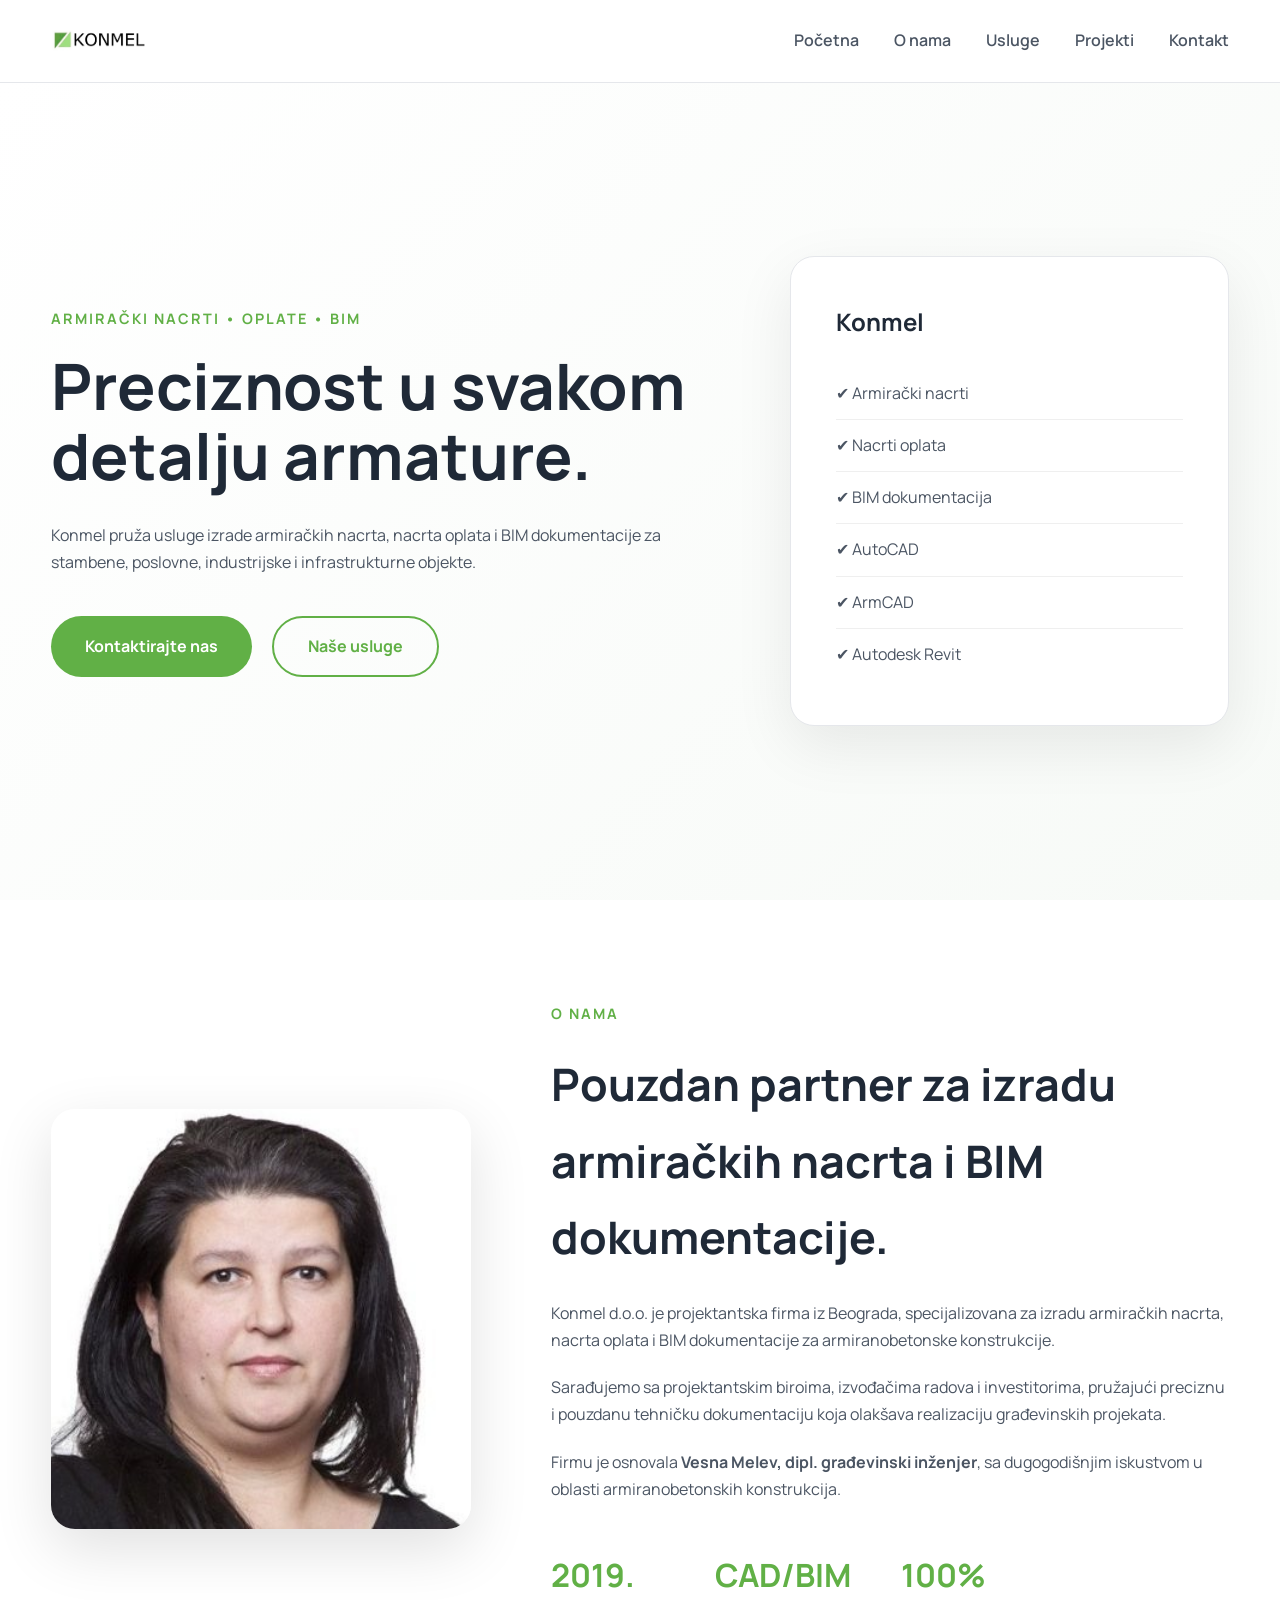
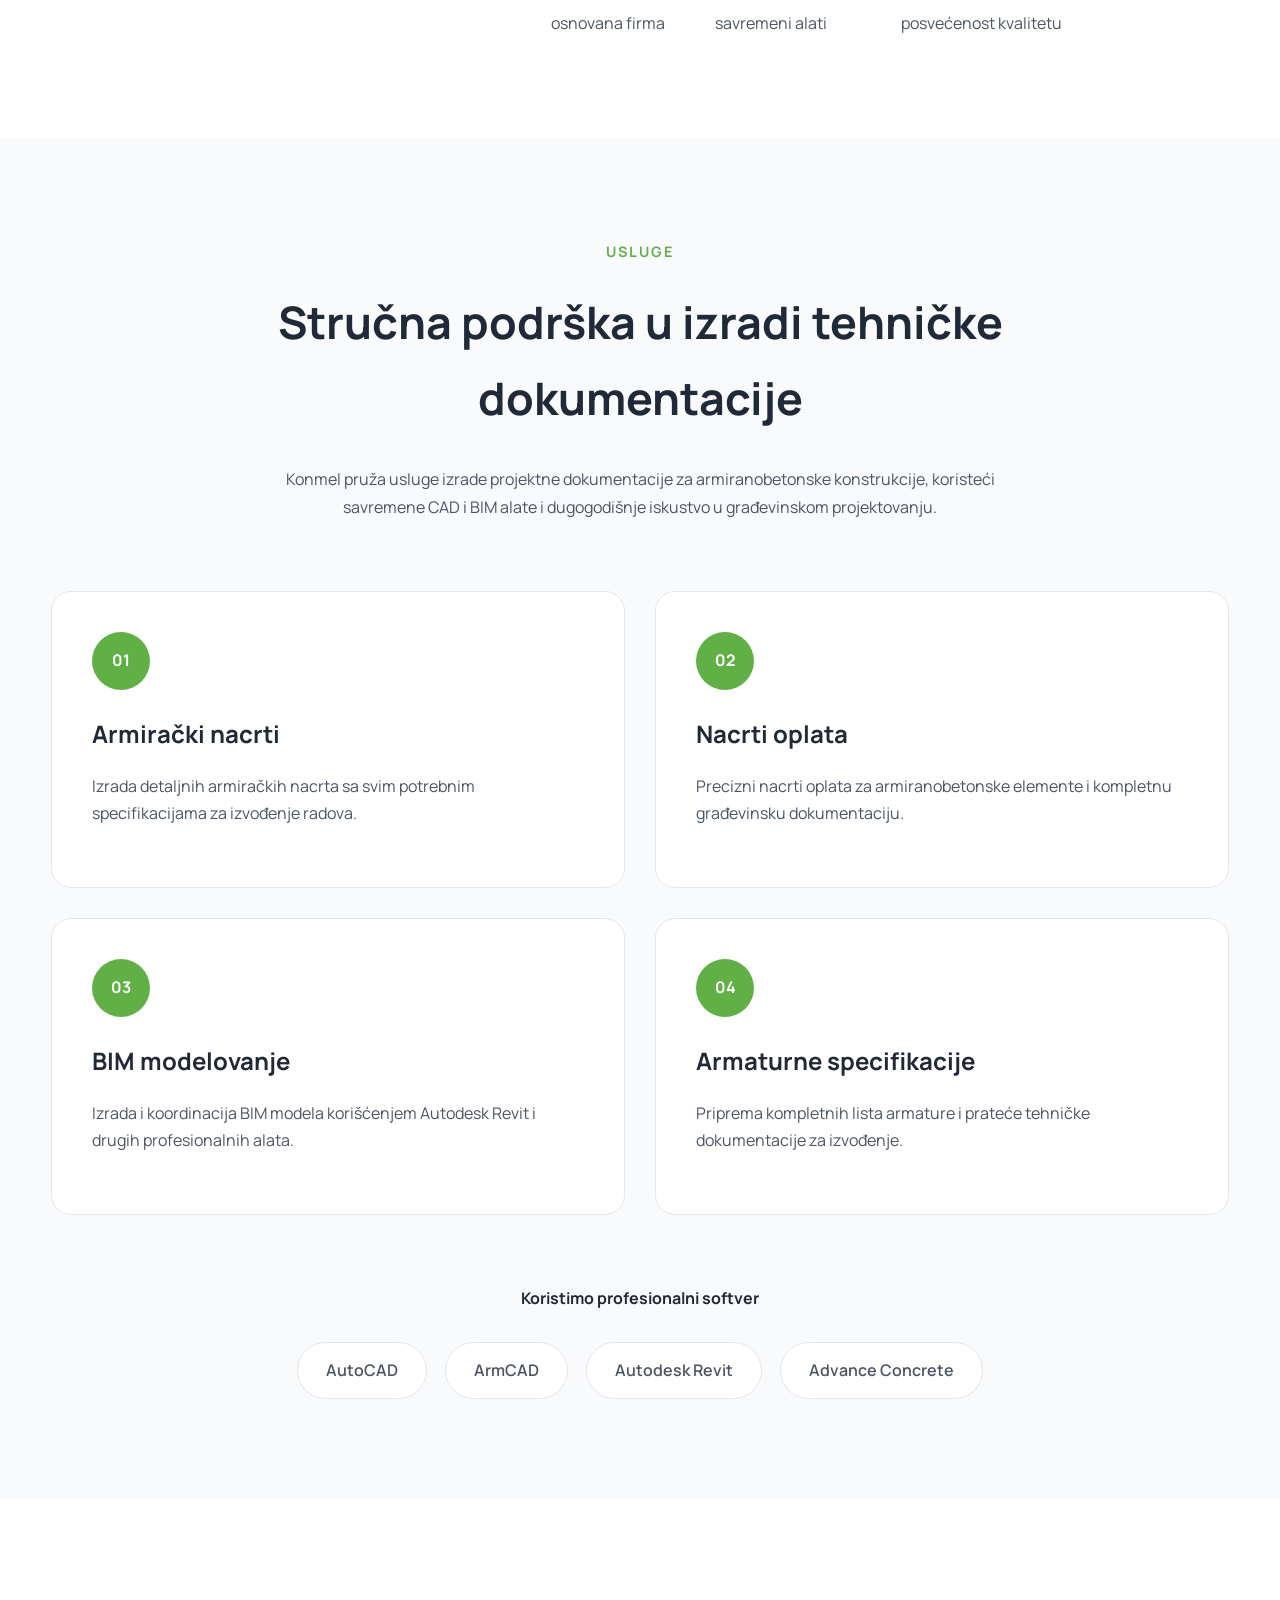
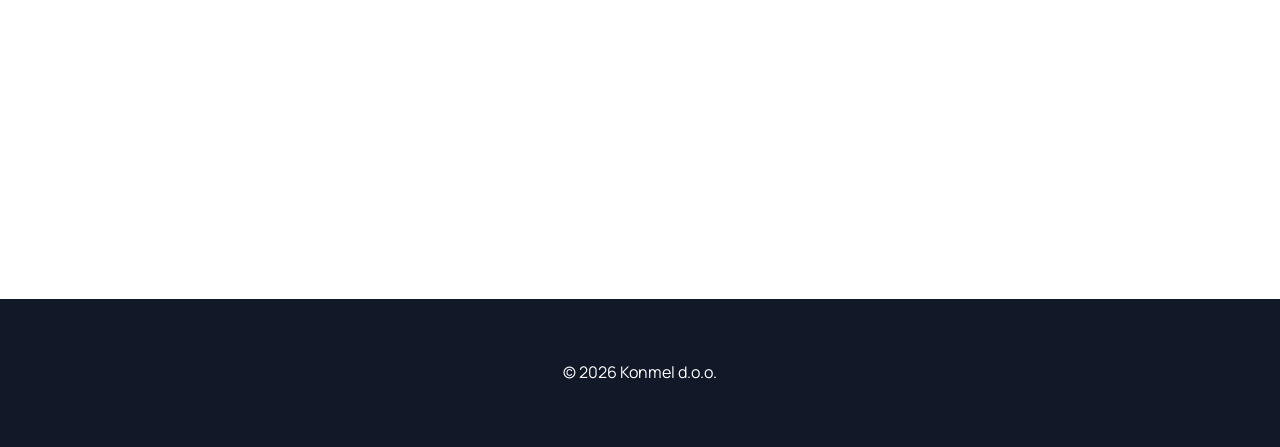
==== index.html @ 1f3dd66b "2" ====
<!DOCTYPE html>
<html lang="sr">

<head>

    <meta charset="UTF-8">
    <meta name="viewport" content="width=device-width, initial-scale=1.0">

    <title>Konmel | Armirački nacrti i BIM dokumentacija</title>

    <meta name="description"
          content="Konmel d.o.o. iz Beograda pruža usluge izrade armiračkih nacrta, nacrta oplata i BIM dokumentacije.">

    <meta name="theme-color" content="#61B046">

    <link rel="icon" href="favicon.ico">

    <link rel="preconnect" href="https://fonts.googleapis.com">

    <link rel="preconnect"
          href="https://fonts.gstatic.com"
          crossorigin>

    <link href="https://fonts.googleapis.com/css2?family=Manrope:wght@300;400;500;600;700;800&display=swap"
          rel="stylesheet">

    <link rel="stylesheet"
          href="assets/css/style.css">

</head>

<body>

<header>

    <div class="container">

        <a href="#" class="logo">

            <img src="assets/images/logo.png"
                 alt="Konmel">

        </a>

        <nav>

            <ul>

                <li><a href="#">Početna</a></li>
                <li><a href="#about">O nama</a></li>
                <li><a href="#services">Usluge</a></li>
                <li><a href="#projects">Projekti</a></li>
                <li><a href="#contact">Kontakt</a></li>

            </ul>

        </nav>

    </div>

</header>

<main>

<section class="hero">

<div class="container hero-grid">

<div class="hero-text">

<span class="eyebrow">

ARMIRAČKI NACRTI • OPLATE • BIM

</span>

<h1>

Preciznost u svakom detalju armature.

</h1>

<p>

Konmel pruža usluge izrade armiračkih nacrta,
nacrta oplata i BIM dokumentacije za
stambene, poslovne, industrijske
i infrastrukturne objekte.

</p>

<div class="hero-buttons">

<a href="#contact" class="btn btn-primary">

Kontaktirajte nas

</a>

<a href="#services" class="btn btn-secondary">

Naše usluge

</a>

</div>

</div>

<div class="hero-card">

<h3>

Konmel

</h3>

<ul>

<li>✔ Armirački nacrti</li>
<li>✔ Nacrti oplata</li>
<li>✔ BIM dokumentacija</li>
<li>✔ AutoCAD</li>
<li>✔ ArmCAD</li>
<li>✔ Autodesk Revit</li>

</ul>

</div>

</div>

</section>

<!-- Sledeće sekcije dolaze u narednim commit-ovima -->

<section id="about" class="about">

    <div class="container">

        <div class="about-grid">

            <div class="about-photo">

                <img
                    src="assets/images/vesna.jpg"
                    alt="Vesna Melev">

            </div>

            <div class="about-content">

                <span class="section-tag">

                    O NAMA

                </span>

                <h2>

                    Pouzdan partner za izradu armiračkih nacrta i BIM dokumentacije.

                </h2>

                <p>

                    Konmel d.o.o. je projektantska firma iz Beograda,
                    specijalizovana za izradu armiračkih nacrta,
                    nacrta oplata i BIM dokumentacije za
                    armiranobetonske konstrukcije.

                </p>

                <p>

                    Sarađujemo sa projektantskim biroima,
                    izvođačima radova i investitorima,
                    pružajući preciznu i pouzdanu tehničku
                    dokumentaciju koja olakšava realizaciju
                    građevinskih projekata.

                </p>

                <p>

                    Firmu je osnovala
                    <strong>Vesna Melev,
                    dipl. građevinski inženjer</strong>,
                    sa dugogodišnjim iskustvom u oblasti
                    armiranobetonskih konstrukcija.

                </p>

                <div class="about-info">

                    <div>

                        <h3>2019.</h3>

                        <span>osnovana firma</span>

                    </div>

                    <div>

                        <h3>CAD/BIM</h3>

                        <span>savremeni alati</span>

                    </div>

                    <div>

                        <h3>100%</h3>

                        <span>posvećenost kvalitetu</span>

                    </div>

                </div>

            </div>

        </div>

    </div>

</section>

<section id="services" class="services">

    <div class="container">

        <div class="section-header">

            <span class="section-tag">
                USLUGE
            </span>

            <h2>
                Stručna podrška u izradi tehničke dokumentacije
            </h2>

            <p>
                Konmel pruža usluge izrade projektne dokumentacije za armiranobetonske
                konstrukcije, koristeći savremene CAD i BIM alate i dugogodišnje
                iskustvo u građevinskom projektovanju.
            </p>

        </div>

        <div class="services-grid">

            <article class="service-card">

                <div class="service-number">01</div>

                <h3>Armirački nacrti</h3>

                <p>
                    Izrada detaljnih armiračkih nacrta sa svim potrebnim
                    specifikacijama za izvođenje radova.
                </p>

            </article>

            <article class="service-card">

                <div class="service-number">02</div>

                <h3>Nacrti oplata</h3>

                <p>
                    Precizni nacrti oplata za armiranobetonske elemente
                    i kompletnu građevinsku dokumentaciju.
                </p>

            </article>

            <article class="service-card">

                <div class="service-number">03</div>

                <h3>BIM modelovanje</h3>

                <p>
                    Izrada i koordinacija BIM modela korišćenjem
                    Autodesk Revit i drugih profesionalnih alata.
                </p>

            </article>

            <article class="service-card">

                <div class="service-number">04</div>

                <h3>Armaturne specifikacije</h3>

                <p>
                    Priprema kompletnih lista armature i prateće
                    tehničke dokumentacije za izvođenje.
                </p>

            </article>

        </div>

        <div class="software">

            <span>Koristimo profesionalni softver</span>

            <div class="software-list">

                <div>AutoCAD</div>

                <div>ArmCAD</div>

                <div>Autodesk Revit</div>

                <div>Advance Concrete</div>

            </div>

        </div>

    </div>

</section>

<section id="projects"></section>

<section id="contact"></section>

</main>

<footer>

<div class="container">

<p>

© 2026 Konmel d.o.o.

</p>

</div>

</footer>

<script src="assets/js/app.js"></script>

<script src="assets/js/language.js"></script>

</body>

</html>
---- assets/css/style.css ----
/* ==========================================================
   KONMEL WEBSITE
   Version: 1.0
   Author: Aleksandar Melev & OpenAI
========================================================== */


/* ==========================================================
   RESET
========================================================== */

*,
*::before,
*::after{
    margin:0;
    padding:0;
    box-sizing:border-box;
}


/* ==========================================================
   ROOT
========================================================== */

:root{

    --primary:#61B046;
    --primary-dark:#3C8D2F;

    --secondary:#1F2937;

    --text:#4B5563;

    --light:#F8FAFC;

    --white:#FFFFFF;

    --border:#E5E7EB;

    --container:1200px;

    --radius:18px;

    --transition:.30s ease;

}


/* ==========================================================
   HTML
========================================================== */

html{

    scroll-behavior:smooth;

}


/* ==========================================================
   BODY
========================================================== */

body{

    font-family:"Manrope",sans-serif;

    background:var(--white);

    color:var(--text);

    line-height:1.7;

}


/* ==========================================================
   IMAGES
========================================================== */

img{

    display:block;

    max-width:100%;

}


/* ==========================================================
   LINKS
========================================================== */

a{

    color:inherit;

    text-decoration:none;

}


/* ==========================================================
   LIST
========================================================== */

ul{

    list-style:none;

}


/* ==========================================================
   CONTAINER
========================================================== */

.container{

    width:min(92%,var(--container));

    margin:auto;

}


/* ==========================================================
   SECTIONS
========================================================== */

section{

    padding:100px 0;

}


/* ==========================================================
   TYPOGRAPHY
========================================================== */

h1{

    font-size:4rem;

    line-height:1.1;

    color:var(--secondary);

    margin-bottom:30px;

}

h2{

    font-size:2.8rem;

    color:var(--secondary);

    margin-bottom:30px;

}

h3{

    font-size:1.5rem;

    color:var(--secondary);

}

p{

    margin-bottom:20px;

}


/* ==========================================================
   BUTTONS
========================================================== */

.btn{

    display:inline-flex;

    align-items:center;

    justify-content:center;

    padding:15px 34px;

    border-radius:999px;

    font-weight:700;

    transition:var(--transition);

    cursor:pointer;

}

.btn-primary{

    background:var(--primary);

    color:white;

}

.btn-primary:hover{

    background:var(--primary-dark);

}

.btn-secondary{

    border:2px solid var(--primary);

    color:var(--primary);

}

.btn-secondary:hover{

    background:var(--primary);

    color:white;

}


/* ==========================================================
   HEADER
========================================================== */

header{

    position:fixed;

    top:0;

    left:0;

    width:100%;

    background:white;

    border-bottom:1px solid var(--border);

    z-index:1000;

}

header .container{

    display:flex;

    justify-content:space-between;

    align-items:center;

    height:82px;

}


/* ==========================================================
   MAIN
========================================================== */

main{

    padding-top:82px;

}


/* ==========================================================
   FOOTER
========================================================== */

footer{

    padding:60px 0;

    background:#111827;

    color:white;

}


/* ==========================================================
   RESPONSIVE
========================================================== */

@media(max-width:900px){

    h1{

        font-size:3rem;

    }

    h2{

        font-size:2.2rem;

    }

.about-grid{

    grid-template-columns:1fr;

    text-align:center;

}

.about-info{

    justify-content:center;

    flex-wrap:wrap;

}

.about-photo{

    max-width:380px;

    margin:auto;

}

.services-grid{

    grid-template-columns:1fr;

}

}


@media(max-width:600px){

    section{

        padding:70px 0;

    }

    h1{

        font-size:2.4rem;

    }

    h2{

        font-size:1.9rem;

    }

}


/* ==========================================================
   NAVIGATION
========================================================== */

nav ul{

    display:flex;
    gap:35px;
    align-items:center;

}

nav a{

    font-weight:600;
    transition:var(--transition);

}

nav a:hover{

    color:var(--primary);

}

.logo img{

    height:46px;

}


/* ==========================================================
   HERO
========================================================== */

.hero{

    min-height:calc(100vh - 82px);

    display:flex;

    align-items:center;

    background:
        linear-gradient(135deg,#ffffff 0%,#f7faf7 100%);

}

.hero-grid{

    display:grid;

    grid-template-columns:1.2fr .8fr;

    gap:80px;

    align-items:center;

}

.eyebrow{

    display:inline-block;

    margin-bottom:20px;

    color:var(--primary);

    font-weight:700;

    letter-spacing:2px;

    font-size:.9rem;

}

.hero p{

    max-width:650px;

    margin-bottom:40px;

}

.hero-buttons{

    display:flex;

    gap:20px;

    flex-wrap:wrap;

}

.hero-card{

    padding:45px;

    background:white;

    border-radius:24px;

    border:1px solid var(--border);

    box-shadow:0 20px 60px rgba(0,0,0,.08);

}

.hero-card h3{

    margin-bottom:25px;

}

.hero-card li{

    padding:12px 0;

    border-bottom:1px solid #efefef;

}

.hero-card li:last-child{

    border:none;

}


/* ==========================================================
   FOOTER
========================================================== */

footer p{

    margin:0;

    text-align:center;

}


/* ==========================================================
   RESPONSIVE
========================================================== */

@media(max-width:900px){

.hero-grid{

grid-template-columns:1fr;

}

nav{

display:none;

}

.hero{

text-align:center;

}

.hero p{

margin-left:auto;
margin-right:auto;

}

.hero-buttons{

justify-content:center;

}

}

/* ==========================================================
   ABOUT
========================================================== */

.about{

    background:#ffffff;

}

.about-grid{

    display:grid;

    grid-template-columns:420px 1fr;

    gap:80px;

    align-items:center;

}

.about-photo img{

    width:100%;

    border-radius:24px;

    box-shadow:0 20px 60px rgba(0,0,0,.12);

}

.section-tag{

    display:inline-block;

    margin-bottom:20px;

    color:var(--primary);

    font-weight:700;

    letter-spacing:2px;

    font-size:.9rem;

}

.about-content h2{

    margin-bottom:25px;

}

.about-info{

    display:flex;

    gap:50px;

    margin-top:45px;

}

.about-info h3{

    color:var(--primary);

    font-size:2rem;

    margin-bottom:8px;

}

.about-info span{

    color:var(--text);

}

/* ==========================================================
   SERVICES
========================================================== */

.services{

    background:#f8fafc;

}

.section-header{

    text-align:center;

    max-width:760px;

    margin:0 auto 70px;

}

.services-grid{

    display:grid;

    grid-template-columns:repeat(2,1fr);

    gap:30px;

}

.service-card{

    background:#fff;

    padding:40px;

    border-radius:20px;

    border:1px solid var(--border);

    transition:all .3s ease;

}

.service-card:hover{

    transform:translateY(-8px);

    box-shadow:0 20px 40px rgba(0,0,0,.08);

}

.service-number{

    width:58px;

    height:58px;

    border-radius:50%;

    background:var(--primary);

    color:#fff;

    display:flex;

    align-items:center;

    justify-content:center;

    font-weight:700;

    margin-bottom:24px;

}

.service-card h3{

    margin-bottom:18px;

}

.software{

    margin-top:70px;

    text-align:center;

}

.software span{

    display:block;

    margin-bottom:30px;

    font-weight:700;

    color:var(--secondary);

}

.software-list{

    display:flex;

    flex-wrap:wrap;

    justify-content:center;

    gap:18px;

}

.software-list div{

    padding:14px 28px;

    border:1px solid var(--border);

    border-radius:999px;

    background:#fff;

    font-weight:600;

}
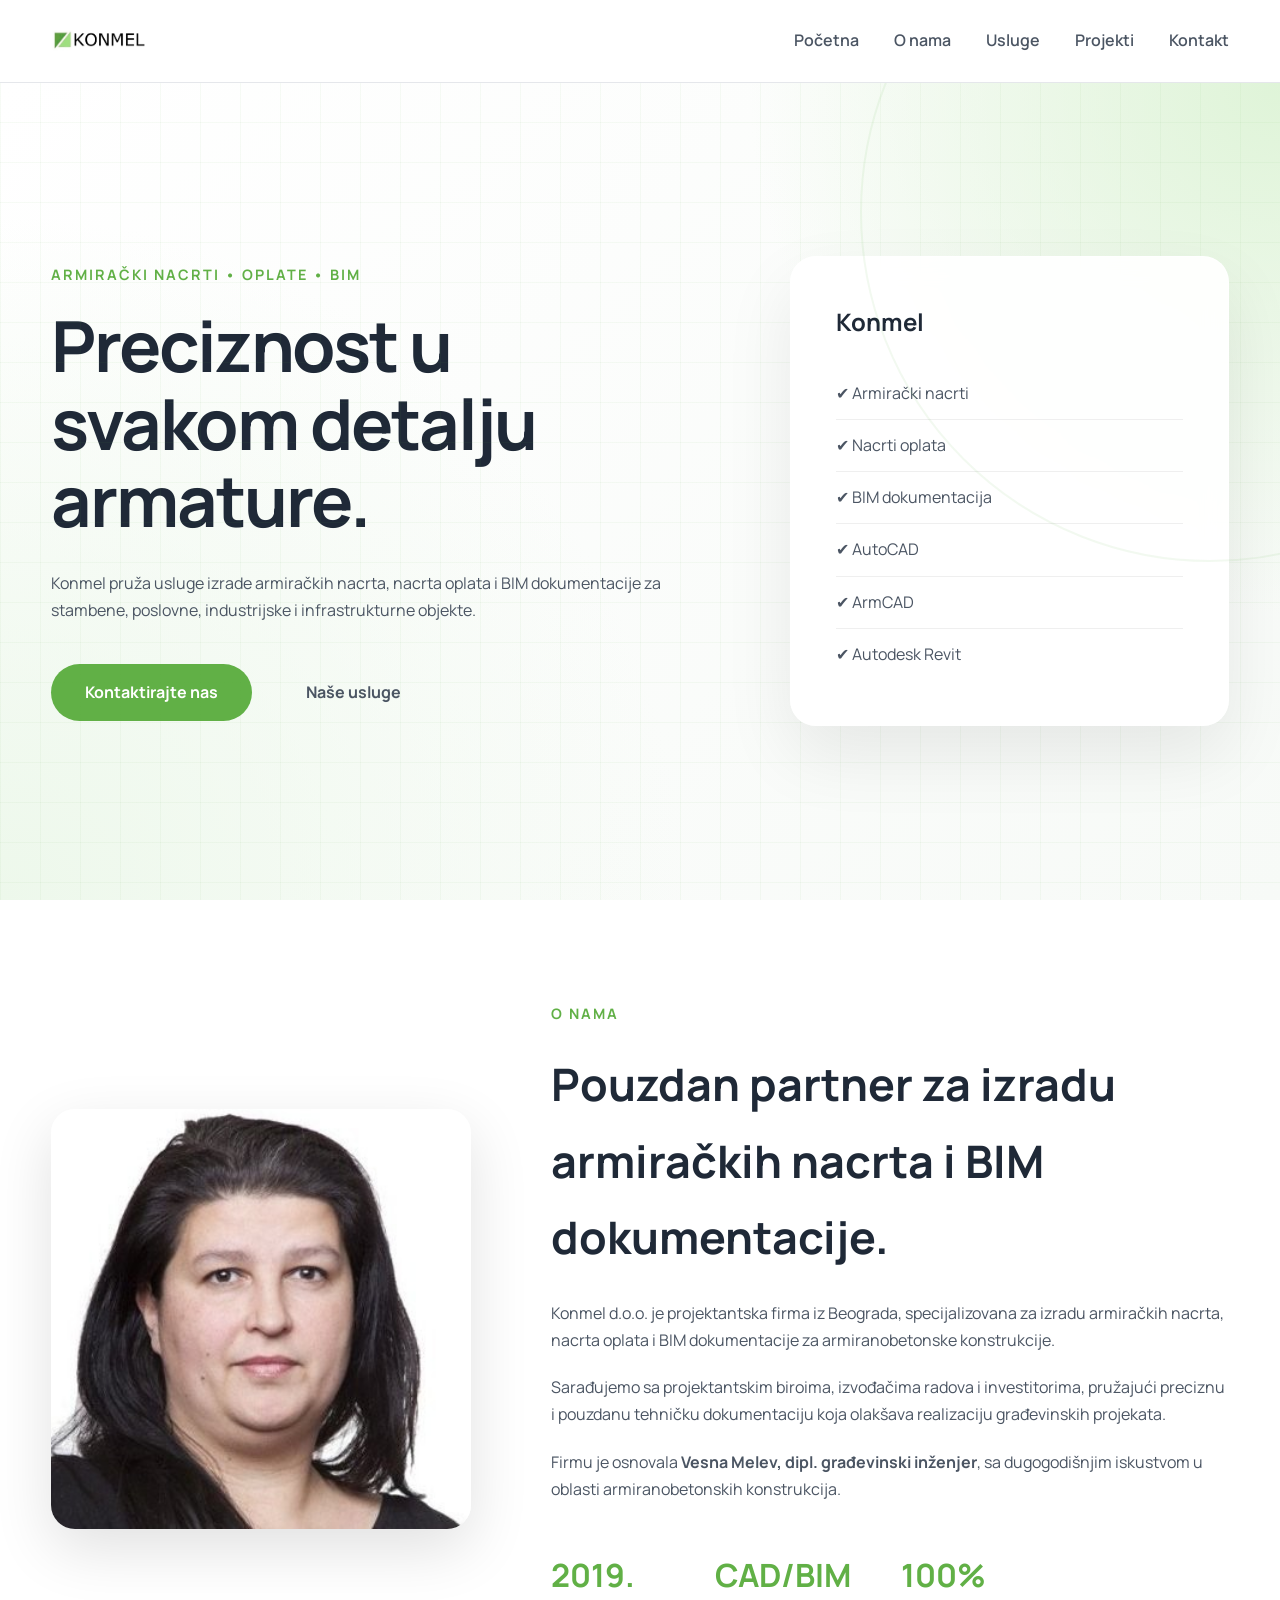
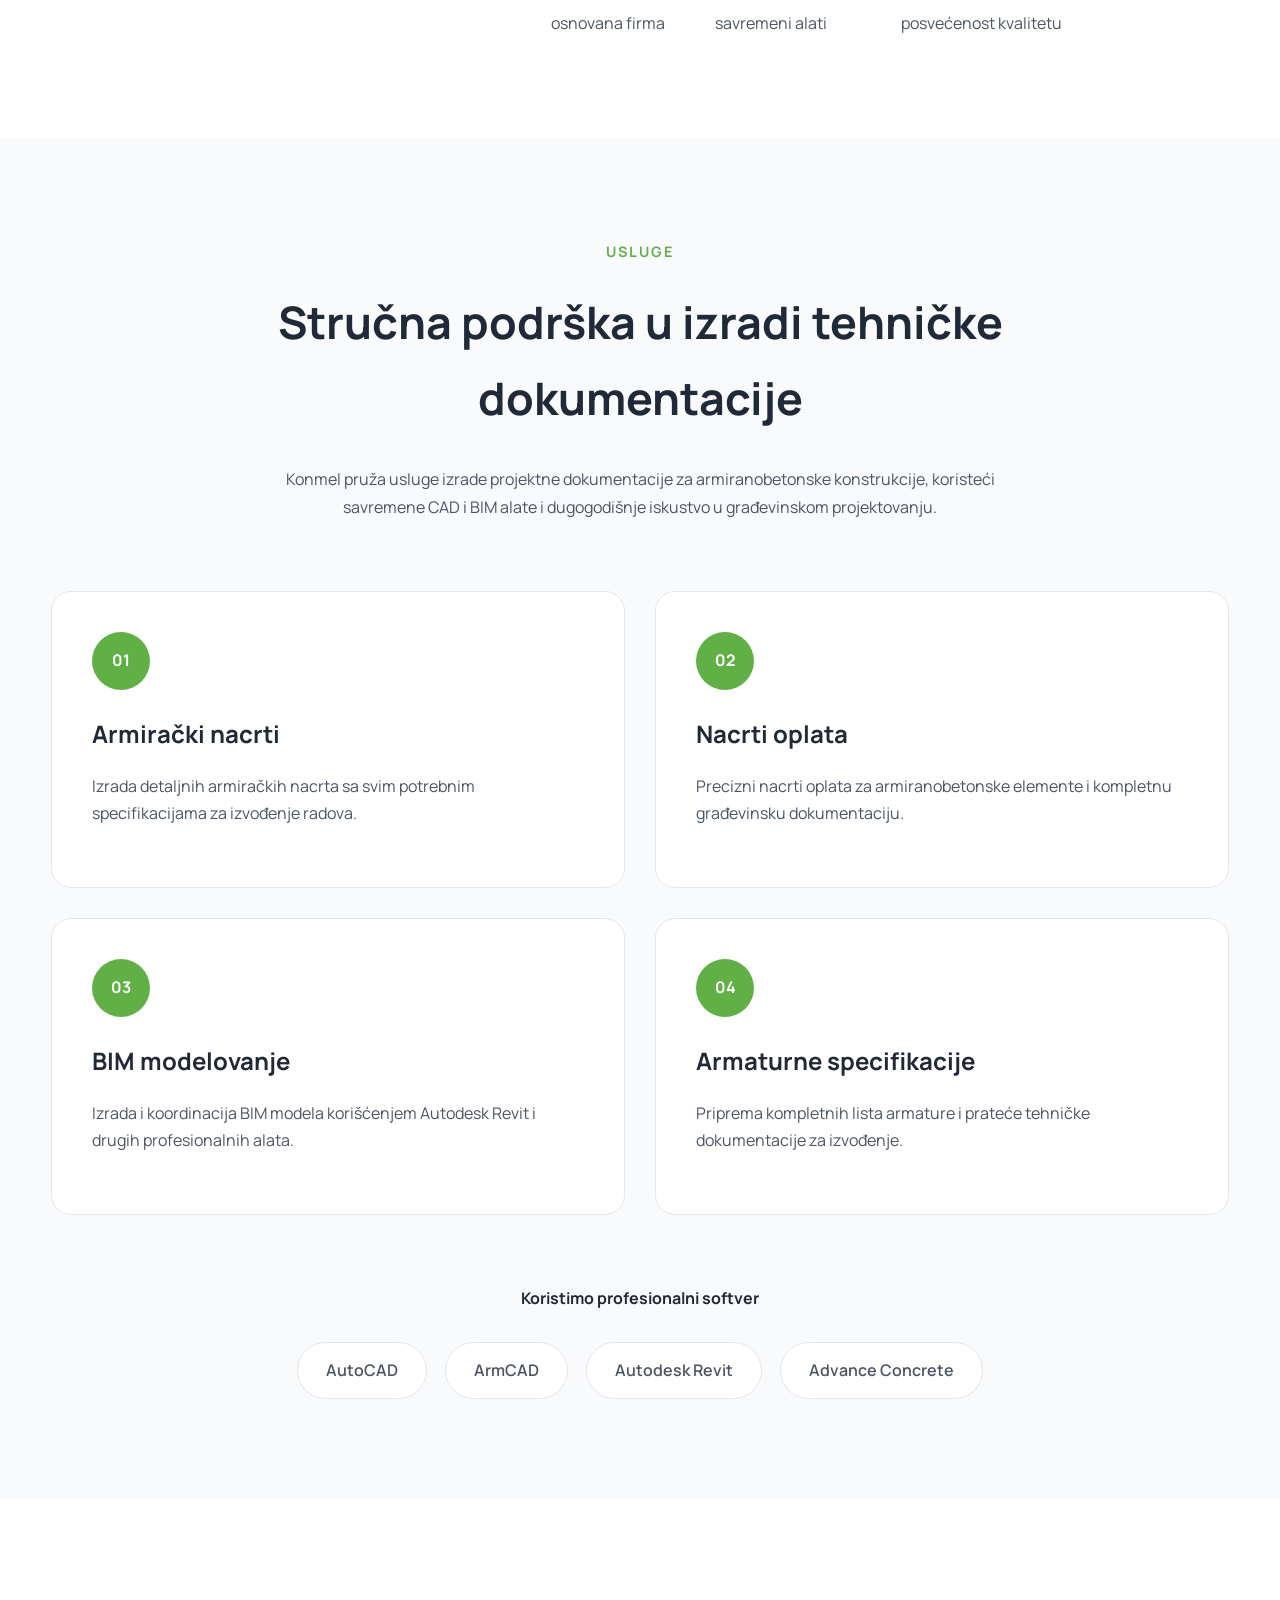
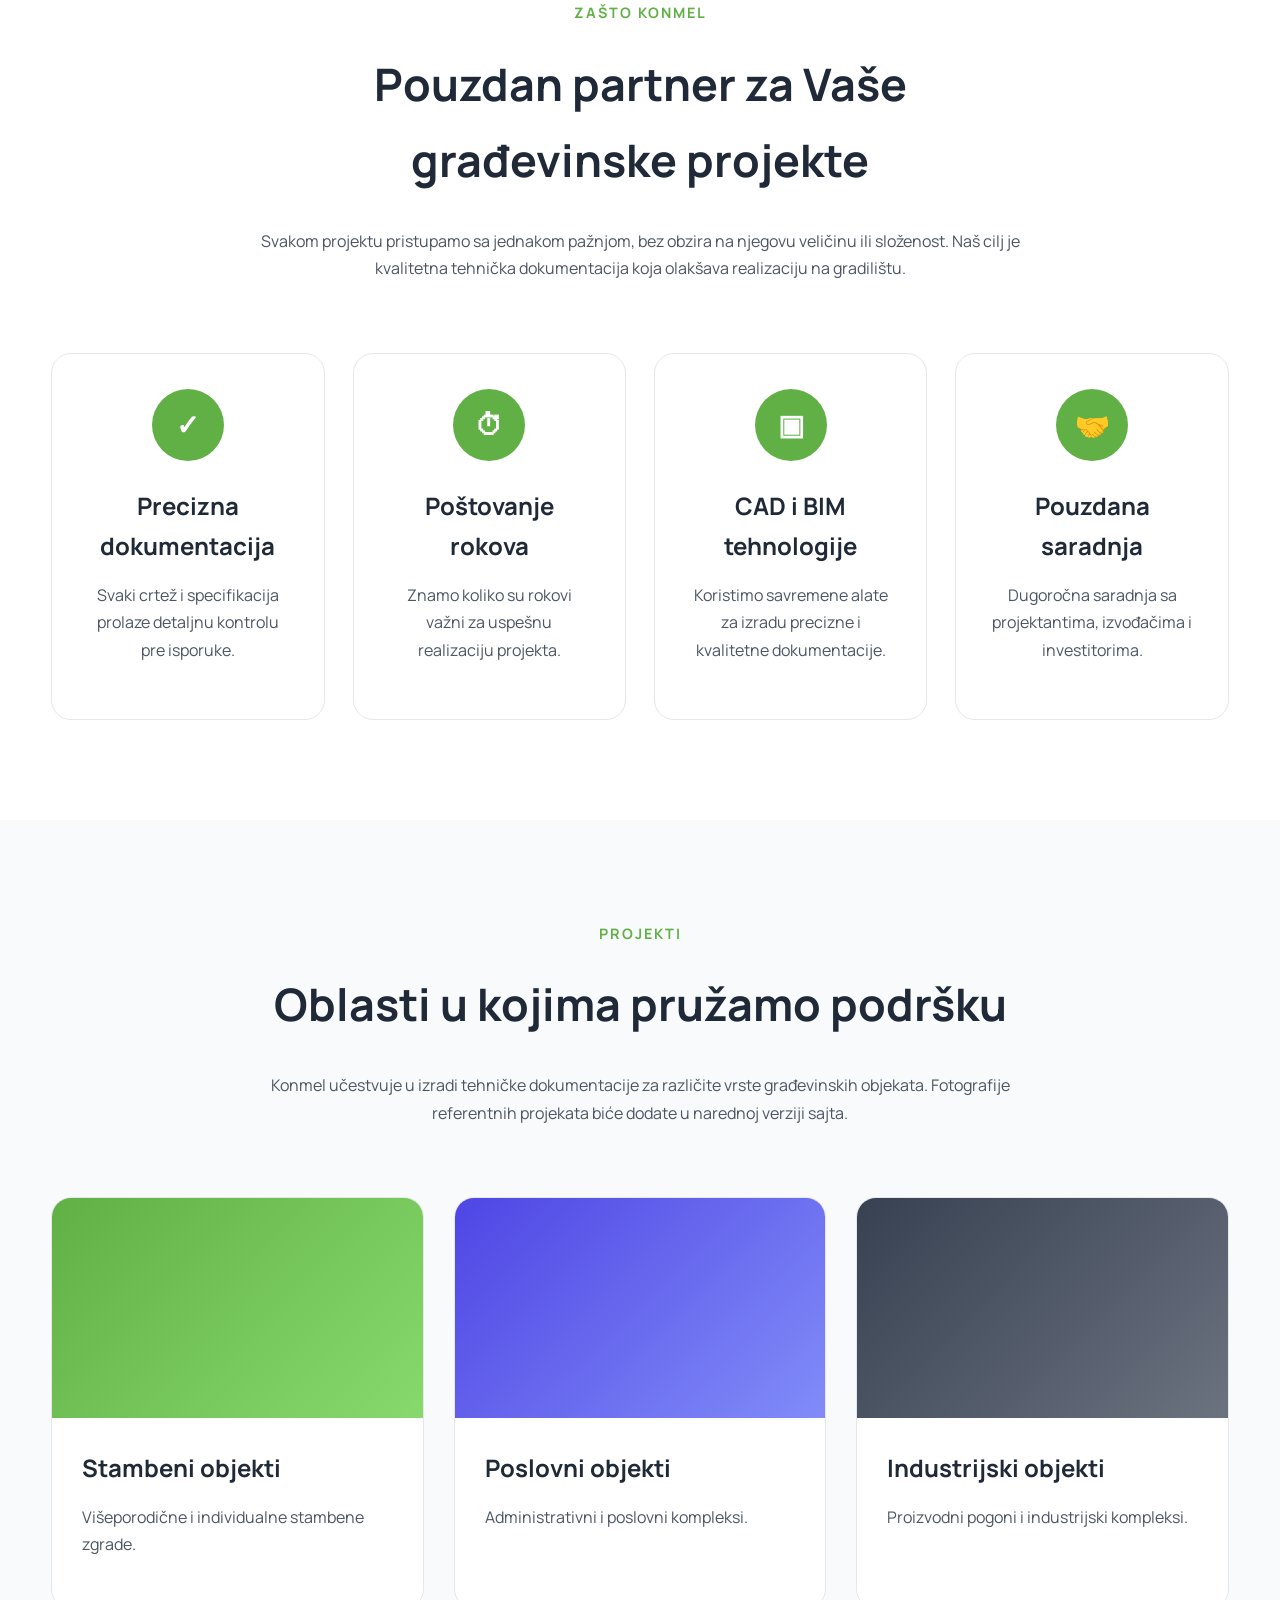
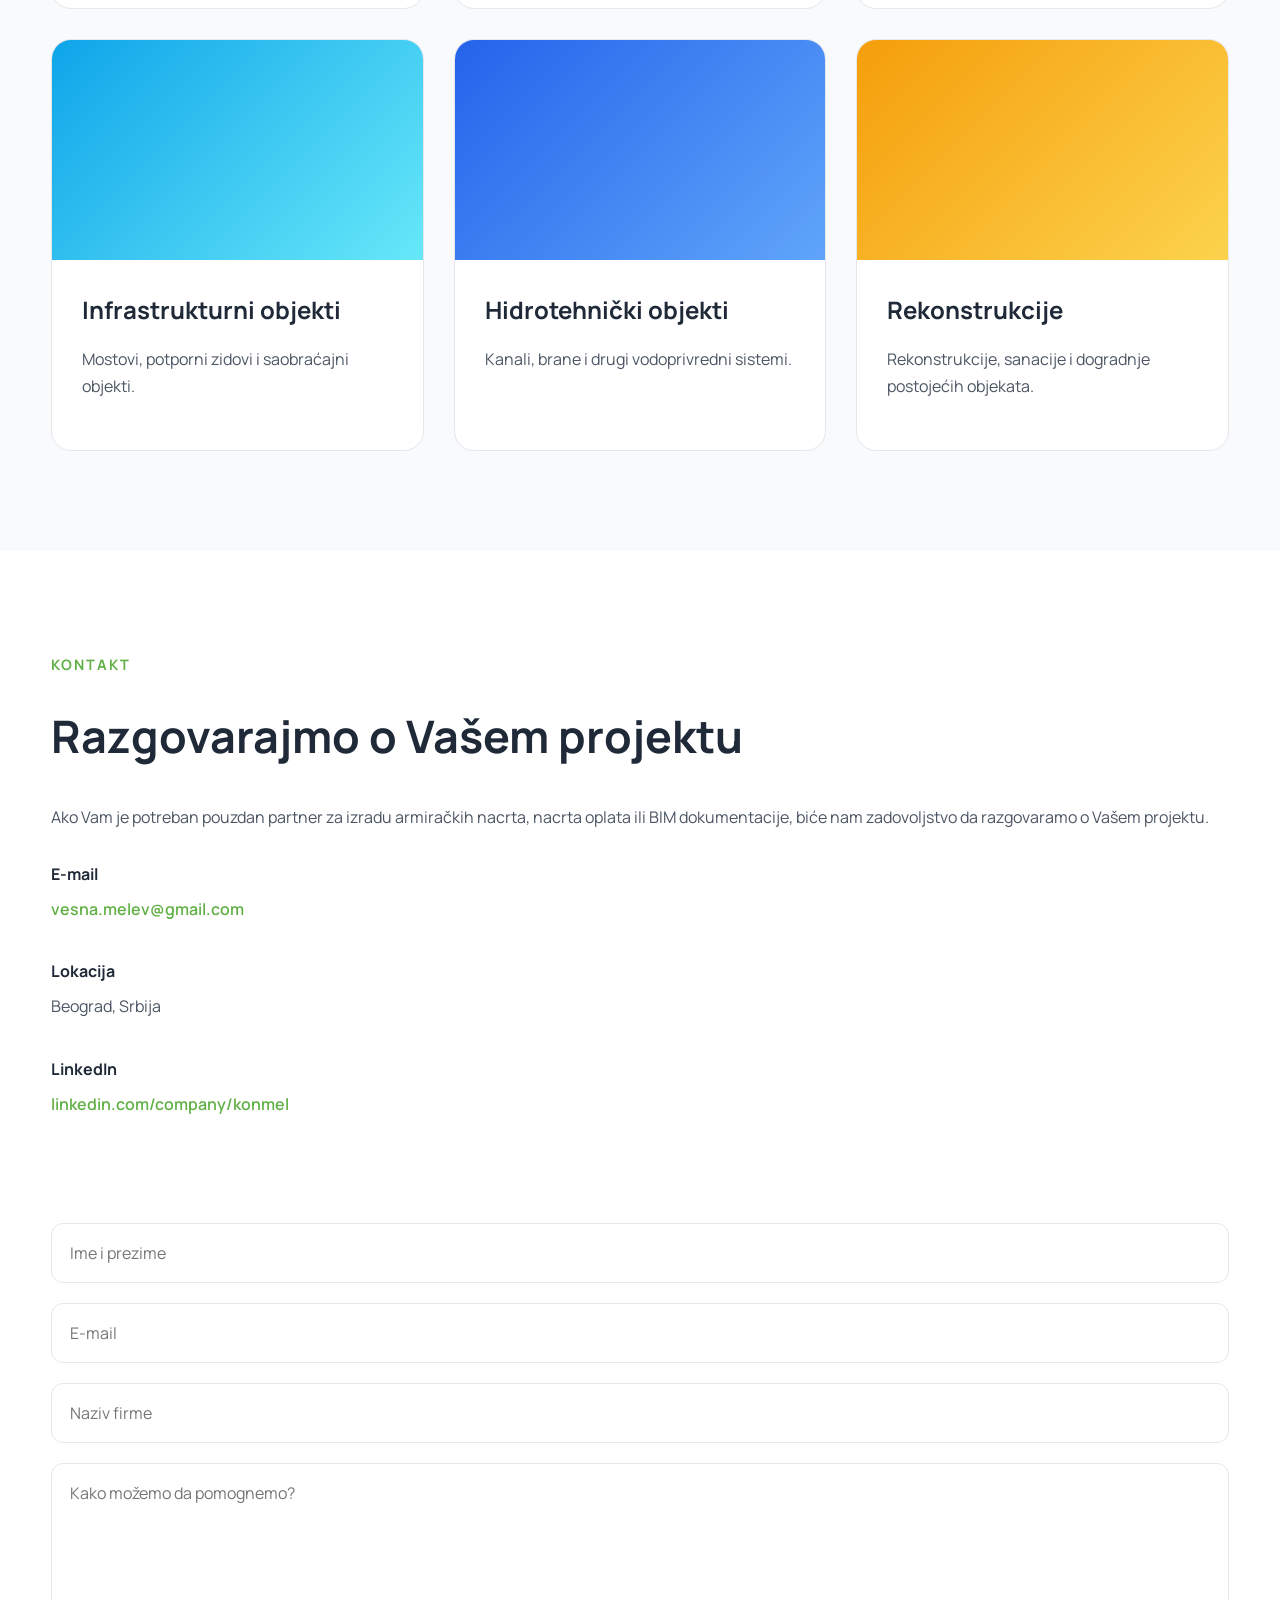
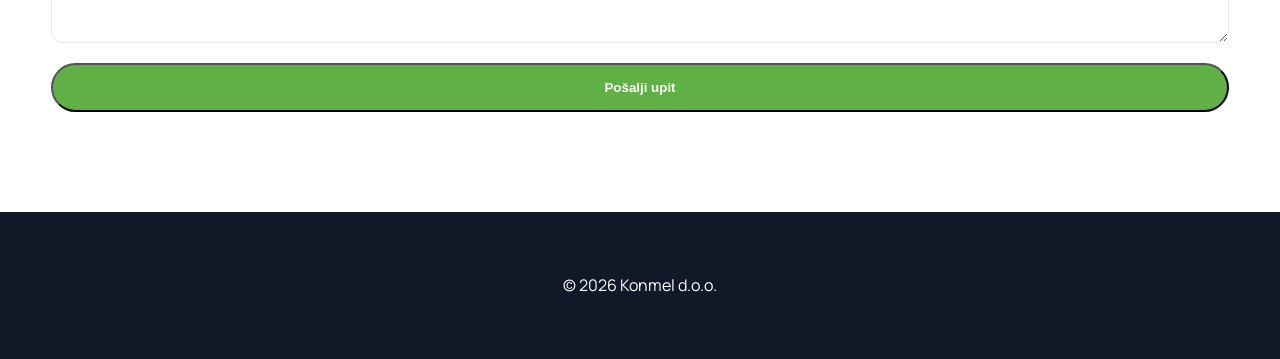
==== commit 82507f10: "3" ====
--- a/index.html
+++ b/index.html
@@ -327,9 +327,296 @@
 
 </section>
 
-<section id="projects"></section>
-
-<section id="contact"></section>
+<section class="advantages">
+
+    <div class="container">
+
+        <div class="section-header">
+
+            <span class="section-tag">
+                ZAŠTO KONMEL
+            </span>
+
+            <h2>
+                Pouzdan partner za Vaše građevinske projekte
+            </h2>
+
+            <p>
+                Svakom projektu pristupamo sa jednakom pažnjom, bez obzira na njegovu
+                veličinu ili složenost. Naš cilj je kvalitetna tehnička dokumentacija
+                koja olakšava realizaciju na gradilištu.
+            </p>
+
+        </div>
+
+        <div class="advantages-grid">
+
+            <article class="advantage-card">
+
+                <div class="advantage-icon">✓</div>
+
+                <h3>Precizna dokumentacija</h3>
+
+                <p>
+                    Svaki crtež i specifikacija prolaze detaljnu kontrolu pre isporuke.
+                </p>
+
+            </article>
+
+            <article class="advantage-card">
+
+                <div class="advantage-icon">⏱</div>
+
+                <h3>Poštovanje rokova</h3>
+
+                <p>
+                    Znamo koliko su rokovi važni za uspešnu realizaciju projekta.
+                </p>
+
+            </article>
+
+            <article class="advantage-card">
+
+                <div class="advantage-icon">▣</div>
+
+                <h3>CAD i BIM tehnologije</h3>
+
+                <p>
+                    Koristimo savremene alate za izradu precizne i kvalitetne dokumentacije.
+                </p>
+
+            </article>
+
+            <article class="advantage-card">
+
+                <div class="advantage-icon">🤝</div>
+
+                <h3>Pouzdana saradnja</h3>
+
+                <p>
+                    Dugoročna saradnja sa projektantima, izvođačima i investitorima.
+                </p>
+
+            </article>
+
+        </div>
+
+    </div>
+
+</section>
+
+<section id="projects" class="projects">
+
+    <div class="container">
+
+        <div class="section-header">
+
+            <span class="section-tag">
+                PROJEKTI
+            </span>
+
+            <h2>
+                Oblasti u kojima pružamo podršku
+            </h2>
+
+            <p>
+                Konmel učestvuje u izradi tehničke dokumentacije za različite vrste
+                građevinskih objekata. Fotografije referentnih projekata biće dodate
+                u narednoj verziji sajta.
+            </p>
+
+        </div>
+
+        <div class="projects-grid">
+
+            <article class="project-card">
+
+                <div class="project-placeholder residential"></div>
+
+                <div class="project-content">
+
+                    <h3>Stambeni objekti</h3>
+
+                    <p>
+                        Višeporodične i individualne stambene zgrade.
+                    </p>
+
+                </div>
+
+            </article>
+
+            <article class="project-card">
+
+                <div class="project-placeholder commercial"></div>
+
+                <div class="project-content">
+
+                    <h3>Poslovni objekti</h3>
+
+                    <p>
+                        Administrativni i poslovni kompleksi.
+                    </p>
+
+                </div>
+
+            </article>
+
+            <article class="project-card">
+
+                <div class="project-placeholder industrial"></div>
+
+                <div class="project-content">
+
+                    <h3>Industrijski objekti</h3>
+
+                    <p>
+                        Proizvodni pogoni i industrijski kompleksi.
+                    </p>
+
+                </div>
+
+            </article>
+
+            <article class="project-card">
+
+                <div class="project-placeholder infrastructure"></div>
+
+                <div class="project-content">
+
+                    <h3>Infrastrukturni objekti</h3>
+
+                    <p>
+                        Mostovi, potporni zidovi i saobraćajni objekti.
+                    </p>
+
+                </div>
+
+            </article>
+
+            <article class="project-card">
+
+                <div class="project-placeholder hydro"></div>
+
+                <div class="project-content">
+
+                    <h3>Hidrotehnički objekti</h3>
+
+                    <p>
+                        Kanali, brane i drugi vodoprivredni sistemi.
+                    </p>
+
+                </div>
+
+            </article>
+
+            <article class="project-card">
+
+                <div class="project-placeholder reconstruction"></div>
+
+                <div class="project-content">
+
+                    <h3>Rekonstrukcije</h3>
+
+                    <p>
+                        Rekonstrukcije, sanacije i dogradnje postojećih objekata.
+                    </p>
+
+                </div>
+
+            </article>
+
+        </div>
+
+    </div>
+
+</section>
+
+<section id="contact" class="contact">
+
+    <div class="container">
+
+        <div class="contact-grid">
+
+            <div class="contact-info">
+
+                <span class="section-tag">
+                    KONTAKT
+                </span>
+
+                <h2>
+                    Razgovarajmo o Vašem projektu
+                </h2>
+
+                <p>
+                    Ako Vam je potreban pouzdan partner za izradu armiračkih nacrta,
+                    nacrta oplata ili BIM dokumentacije, biće nam zadovoljstvo da
+                    razgovaramo o Vašem projektu.
+                </p>
+
+                <div class="contact-item">
+
+                    <h3>E-mail</h3>
+
+                    <a href="mailto:vesna.melev@gmail.com">
+                        vesna.melev@gmail.com
+                    </a>
+
+                </div>
+
+                <div class="contact-item">
+
+                    <h3>Lokacija</h3>
+
+                    <p>Beograd, Srbija</p>
+
+                </div>
+
+                <div class="contact-item">
+
+                    <h3>LinkedIn</h3>
+
+                    <a href="https://www.linkedin.com/company/konmel/"
+                       target="_blank">
+                        linkedin.com/company/konmel
+                    </a>
+
+                </div>
+
+            </div>
+
+            <form class="contact-form">
+
+                <input
+                    type="text"
+                    placeholder="Ime i prezime">
+
+                <input
+                    type="email"
+                    placeholder="E-mail">
+
+                <input
+                    type="text"
+                    placeholder="Naziv firme">
+
+                <textarea
+                    rows="6"
+                    placeholder="Kako možemo da pomognemo?"></textarea>
+
+                <button
+                    type="submit"
+                    class="btn btn-primary">
+
+                    Pošalji upit
+
+                </button>
+
+            </form>
+
+        </div>
+
+    </div>
+
+</section>
 
 </main>
 
--- a/assets/css/style.css
+++ b/assets/css/style.css
@@ -141,13 +141,15 @@
 
 h1{
 
-    font-size:4rem;
+    font-size:4.4rem;
 
     line-height:1.1;
 
     color:var(--secondary);
 
     margin-bottom:30px;
+	
+	letter-spacing:-2px;
 
 }
 
@@ -212,13 +214,19 @@
 
     background:var(--primary-dark);
 
-}
-
-.btn-secondary{
-
-    border:2px solid var(--primary);
-
-    color:var(--primary);
+    transform:translateY(-3px);
+
+    box-shadow:0 10px 25px rgba(97,176,70,.30);
+
+}
+
+.btn-secondary:hover{
+
+    background:var(--primary);
+
+    color:#fff;
+
+    transform:translateY(-3px);
 
 }
 
@@ -404,6 +412,10 @@
 
 .hero{
 
+    position:relative;
+
+    overflow:hidden;
+
     min-height:calc(100vh - 82px);
 
     display:flex;
@@ -411,10 +423,52 @@
     align-items:center;
 
     background:
+        radial-gradient(circle at top right,#dff4d8 0%,transparent 35%),
+        radial-gradient(circle at bottom left,#edf8eb 0%,transparent 45%),
         linear-gradient(135deg,#ffffff 0%,#f7faf7 100%);
 
 }
 
+.hero::before{
+
+    content:"";
+
+    position:absolute;
+
+    inset:0;
+
+    background-image:
+
+        linear-gradient(rgba(97,176,70,.05) 1px, transparent 1px),
+
+        linear-gradient(90deg, rgba(97,176,70,.05) 1px, transparent 1px);
+
+    background-size:40px 40px;
+
+    pointer-events:none;
+
+}
+
+.hero::after{
+
+    content:"";
+
+    position:absolute;
+
+    width:700px;
+
+    height:700px;
+
+    border-radius:50%;
+
+    border:2px solid rgba(97,176,70,.08);
+
+    right:-280px;
+
+    top:-220px;
+
+}
+
 .hero-grid{
 
     display:grid;
@@ -463,15 +517,27 @@
 
 .hero-card{
 
+    position:relative;
+
+    background:rgba(255,255,255,.92);
+
+    backdrop-filter:blur(12px);
+
     padding:45px;
 
-    background:white;
-
-    border-radius:24px;
-
-    border:1px solid var(--border);
-
-    box-shadow:0 20px 60px rgba(0,0,0,.08);
+    border-radius:26px;
+
+    border:1px solid rgba(255,255,255,.7);
+
+    box-shadow:
+
+        0 30px 70px rgba(0,0,0,.08);
+
+}
+
+.hero-card{
+
+    animation:floatCard 5s ease-in-out infinite;
 
 }
 
@@ -486,6 +552,16 @@
     padding:12px 0;
 
     border-bottom:1px solid #efefef;
+
+}
+
+.hero-card li{
+
+display:flex;
+
+align-items:center;
+
+gap:12px;
 
 }
 
@@ -754,4 +830,305 @@
 
     font-weight:600;
 
+}
+
+/* ==========================================================
+   ADVANTAGES
+========================================================== */
+
+.advantages{
+
+    background:#ffffff;
+
+}
+
+.advantages-grid{
+
+    display:grid;
+
+    grid-template-columns:repeat(4,1fr);
+
+    gap:28px;
+
+}
+
+.advantage-card{
+
+    padding:35px;
+
+    border-radius:20px;
+
+    background:#fff;
+
+    border:1px solid var(--border);
+
+    transition:.3s;
+
+    text-align:center;
+
+}
+
+.advantage-card:hover{
+
+    transform:translateY(-8px);
+
+    box-shadow:0 18px 40px rgba(0,0,0,.08);
+
+}
+
+.advantage-icon{
+
+    width:72px;
+
+    height:72px;
+
+    margin:0 auto 25px;
+
+    border-radius:50%;
+
+    background:var(--primary);
+
+    color:#fff;
+
+    display:flex;
+
+    align-items:center;
+
+    justify-content:center;
+
+    font-size:28px;
+
+    font-weight:bold;
+
+}
+
+.advantage-card h3{
+
+    margin-bottom:15px;
+
+}
+
+/* ==========================================================
+   PROJECTS
+========================================================== */
+
+.projects{
+
+    background:#f8fafc;
+
+}
+
+.projects-grid{
+
+    display:grid;
+
+    grid-template-columns:repeat(3,1fr);
+
+    gap:30px;
+
+}
+
+.project-card{
+
+    overflow:hidden;
+
+    background:#fff;
+
+    border-radius:20px;
+
+    border:1px solid var(--border);
+
+    transition:.3s;
+
+}
+
+.project-card:hover{
+
+    transform:translateY(-8px);
+
+    box-shadow:0 20px 45px rgba(0,0,0,.08);
+
+}
+
+.project-placeholder{
+
+    height:220px;
+
+}
+
+.residential{
+
+    background:linear-gradient(135deg,#61B046,#87D96D);
+
+}
+
+.commercial{
+
+    background:linear-gradient(135deg,#4F46E5,#818CF8);
+
+}
+
+.industrial{
+
+    background:linear-gradient(135deg,#374151,#6B7280);
+
+}
+
+.infrastructure{
+
+    background:linear-gradient(135deg,#0EA5E9,#67E8F9);
+
+}
+
+.hydro{
+
+    background:linear-gradient(135deg,#2563EB,#60A5FA);
+
+}
+
+.reconstruction{
+
+    background:linear-gradient(135deg,#F59E0B,#FCD34D);
+
+}
+
+.project-content{
+
+    padding:30px;
+
+}
+
+.project-content h3{
+
+    margin-bottom:15px;
+
+}
+
+
+/* ==========================================================
+   CONTACT
+========================================================== */
+
+.contact{
+
+    background:#ffffff;
+
+}
+
+.contact-grid{
+
+    display:grid;
+
+    grid-template-columns:1fr 1fr;
+
+    gap:70px;
+
+    align-items:start;
+
+}
+
+.contact-info p{
+
+    margin-bottom:30px;
+
+}
+
+.contact-item{
+
+    margin-bottom:35px;
+
+}
+
+.contact-item h3{
+
+    margin-bottom:8px;
+
+    font-size:1rem;
+
+    color:var(--secondary);
+
+}
+
+.contact-item a{
+
+    color:var(--primary);
+
+    font-weight:600;
+
+}
+
+.contact-form{
+
+    display:flex;
+
+    flex-direction:column;
+
+    gap:20px;
+
+}
+
+.contact-form input,
+.contact-form textarea{
+
+    width:100%;
+
+    padding:18px;
+
+    border:1px solid var(--border);
+
+    border-radius:12px;
+
+    font-family:inherit;
+
+    font-size:1rem;
+
+    transition:.3s;
+
+}
+
+.contact-form input:focus,
+.contact-form textarea:focus{
+
+    outline:none;
+
+    border-color:var(--primary);
+
+    box-shadow:0 0 0 3px rgba(97,176,70,.15);
+
+}
+
+.contact-form textarea{
+
+    resize:vertical;
+
+    min-height:180px;
+
+}
+
+.contact-grid{
+
+    grid-template-columns:1fr;
+
+}
+
+@keyframes floatCard{
+
+0%{
+
+transform:translateY(0);
+
+}
+
+50%{
+
+transform:translateY(-12px);
+
+}
+
+100%{
+
+transform:translateY(0);
+
+}
+
 }
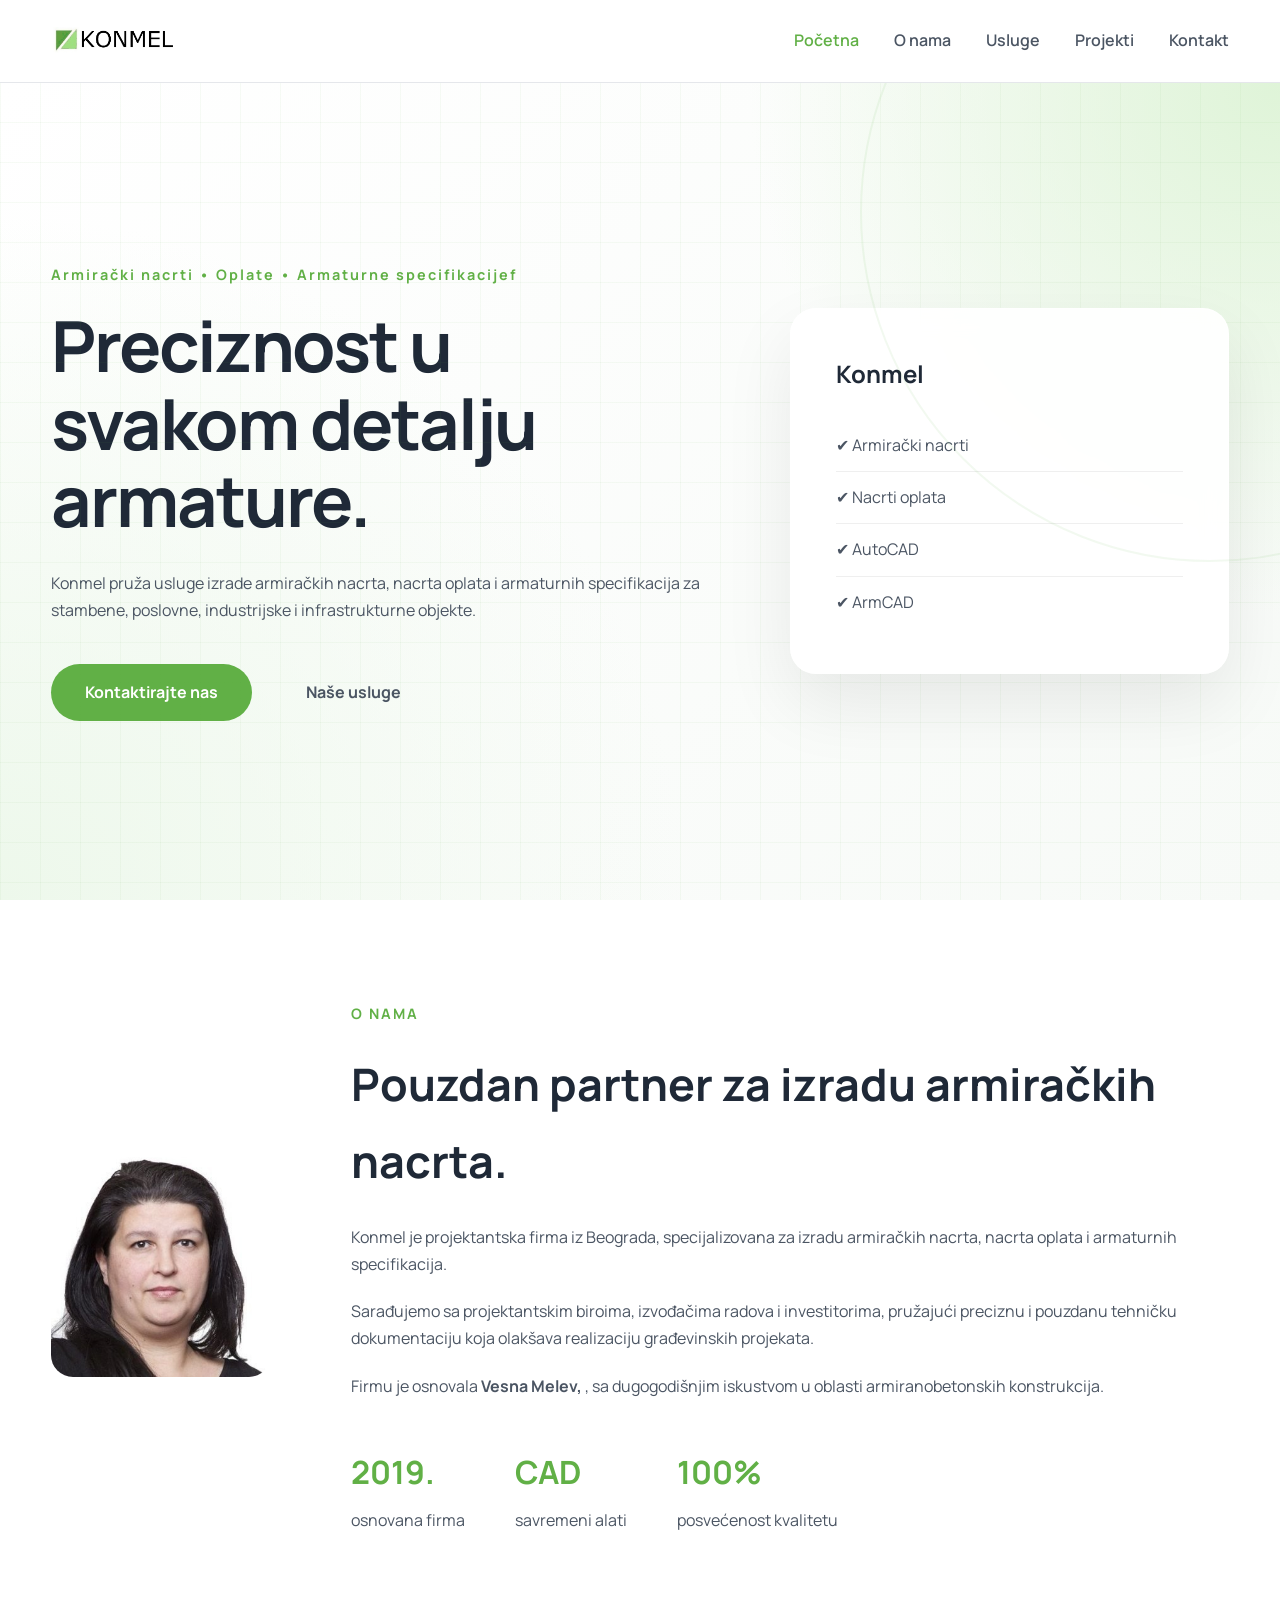
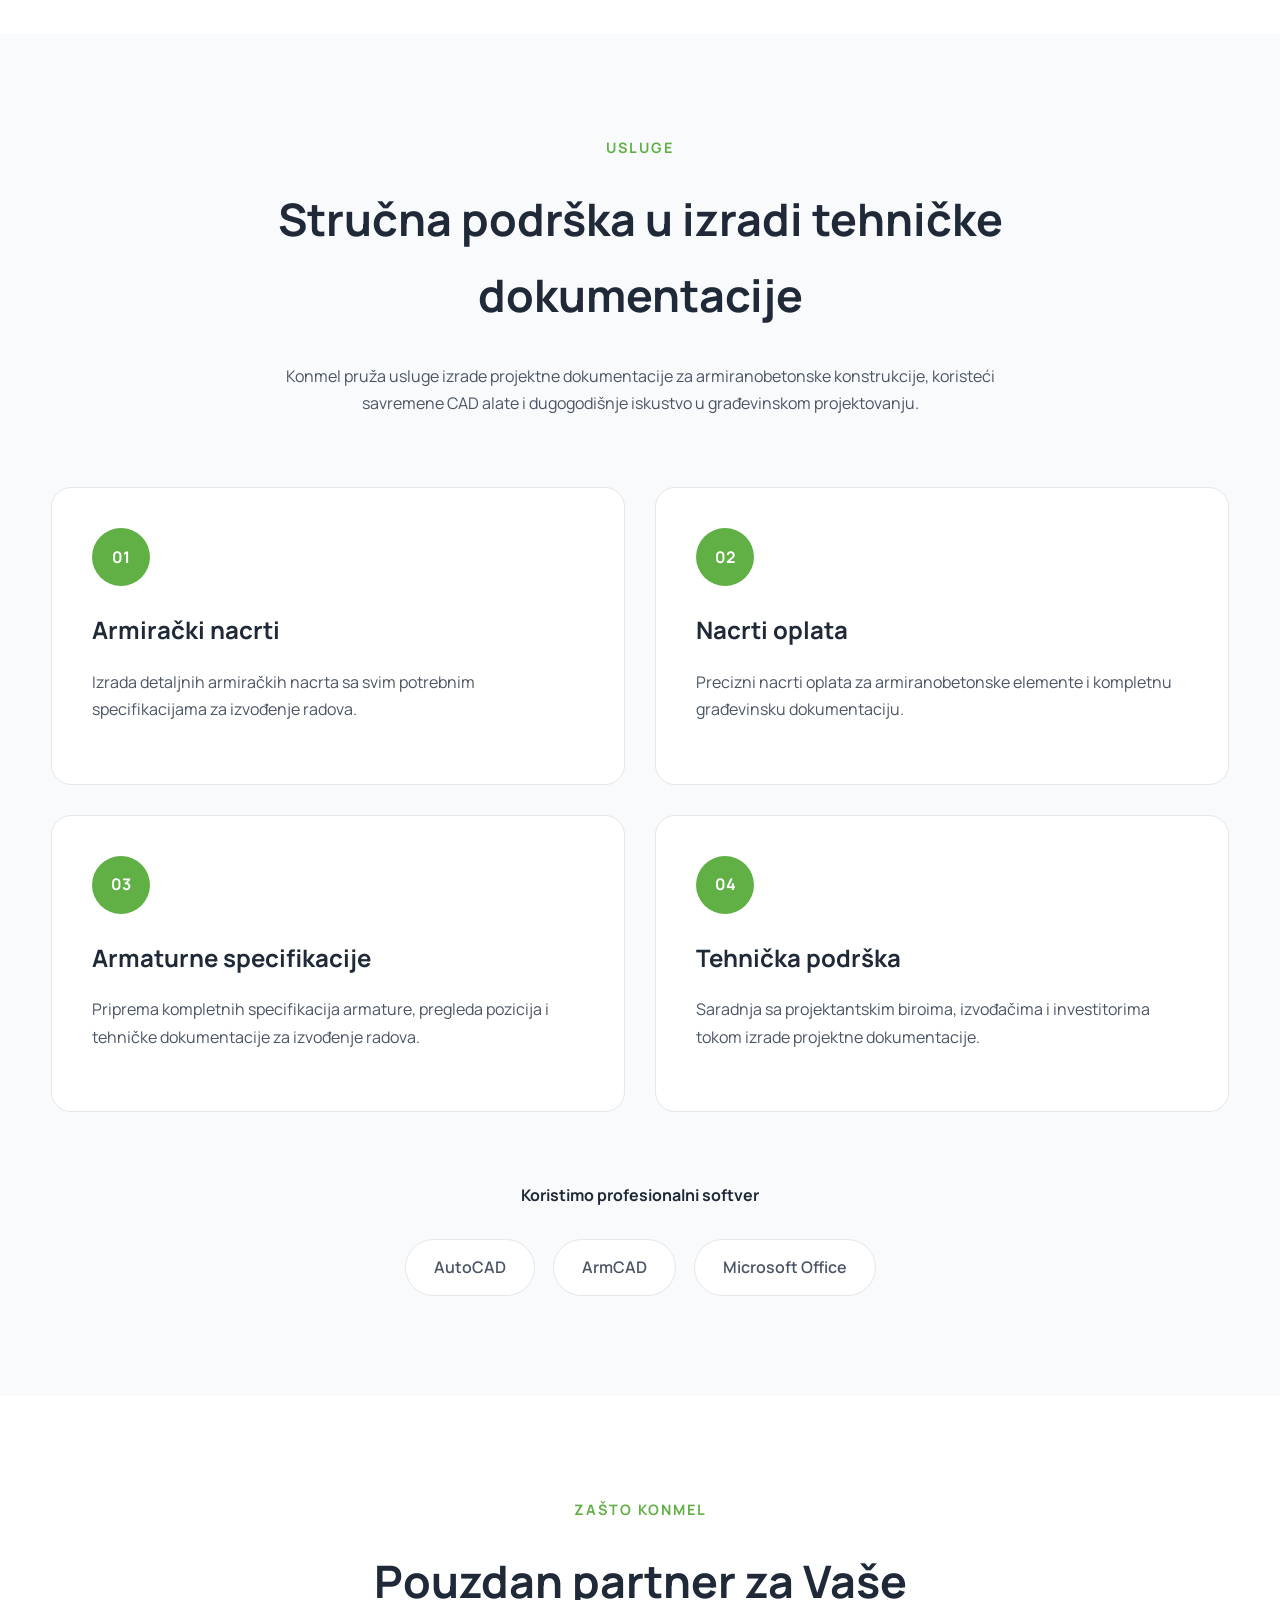
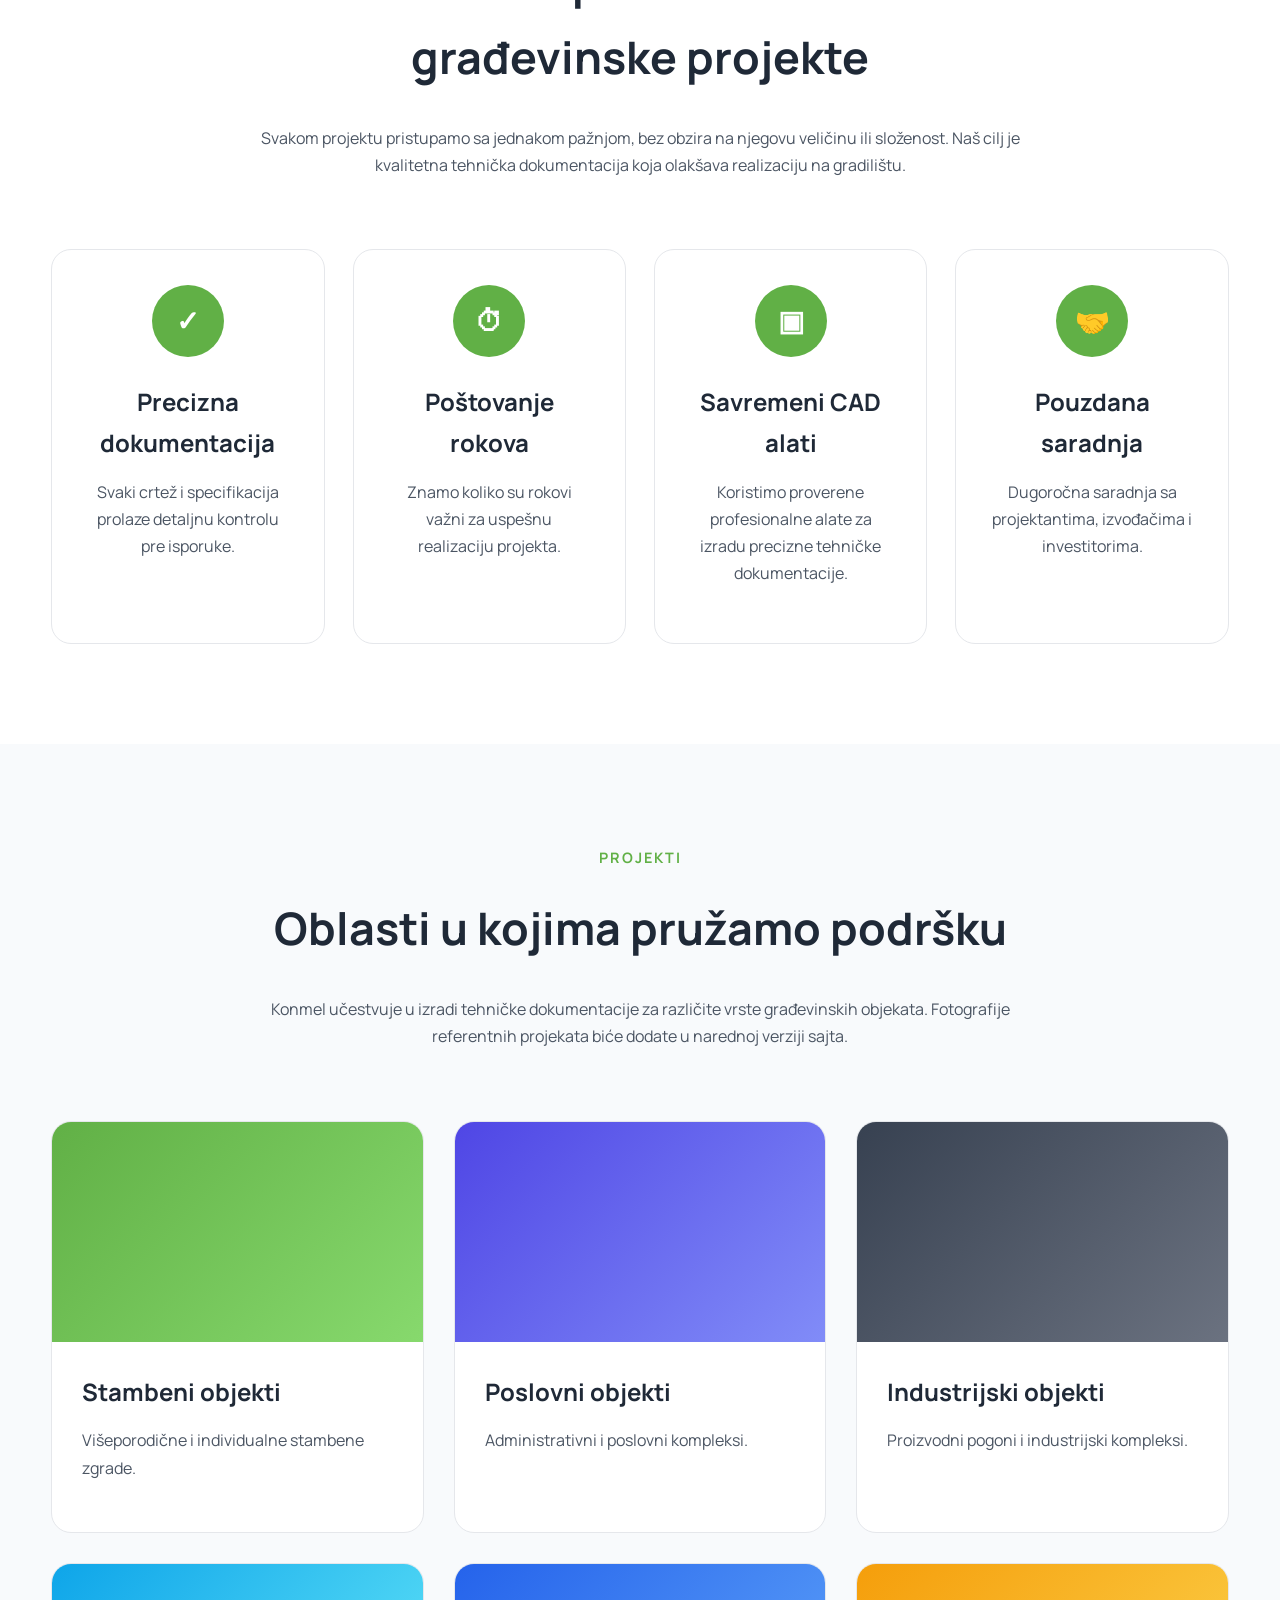
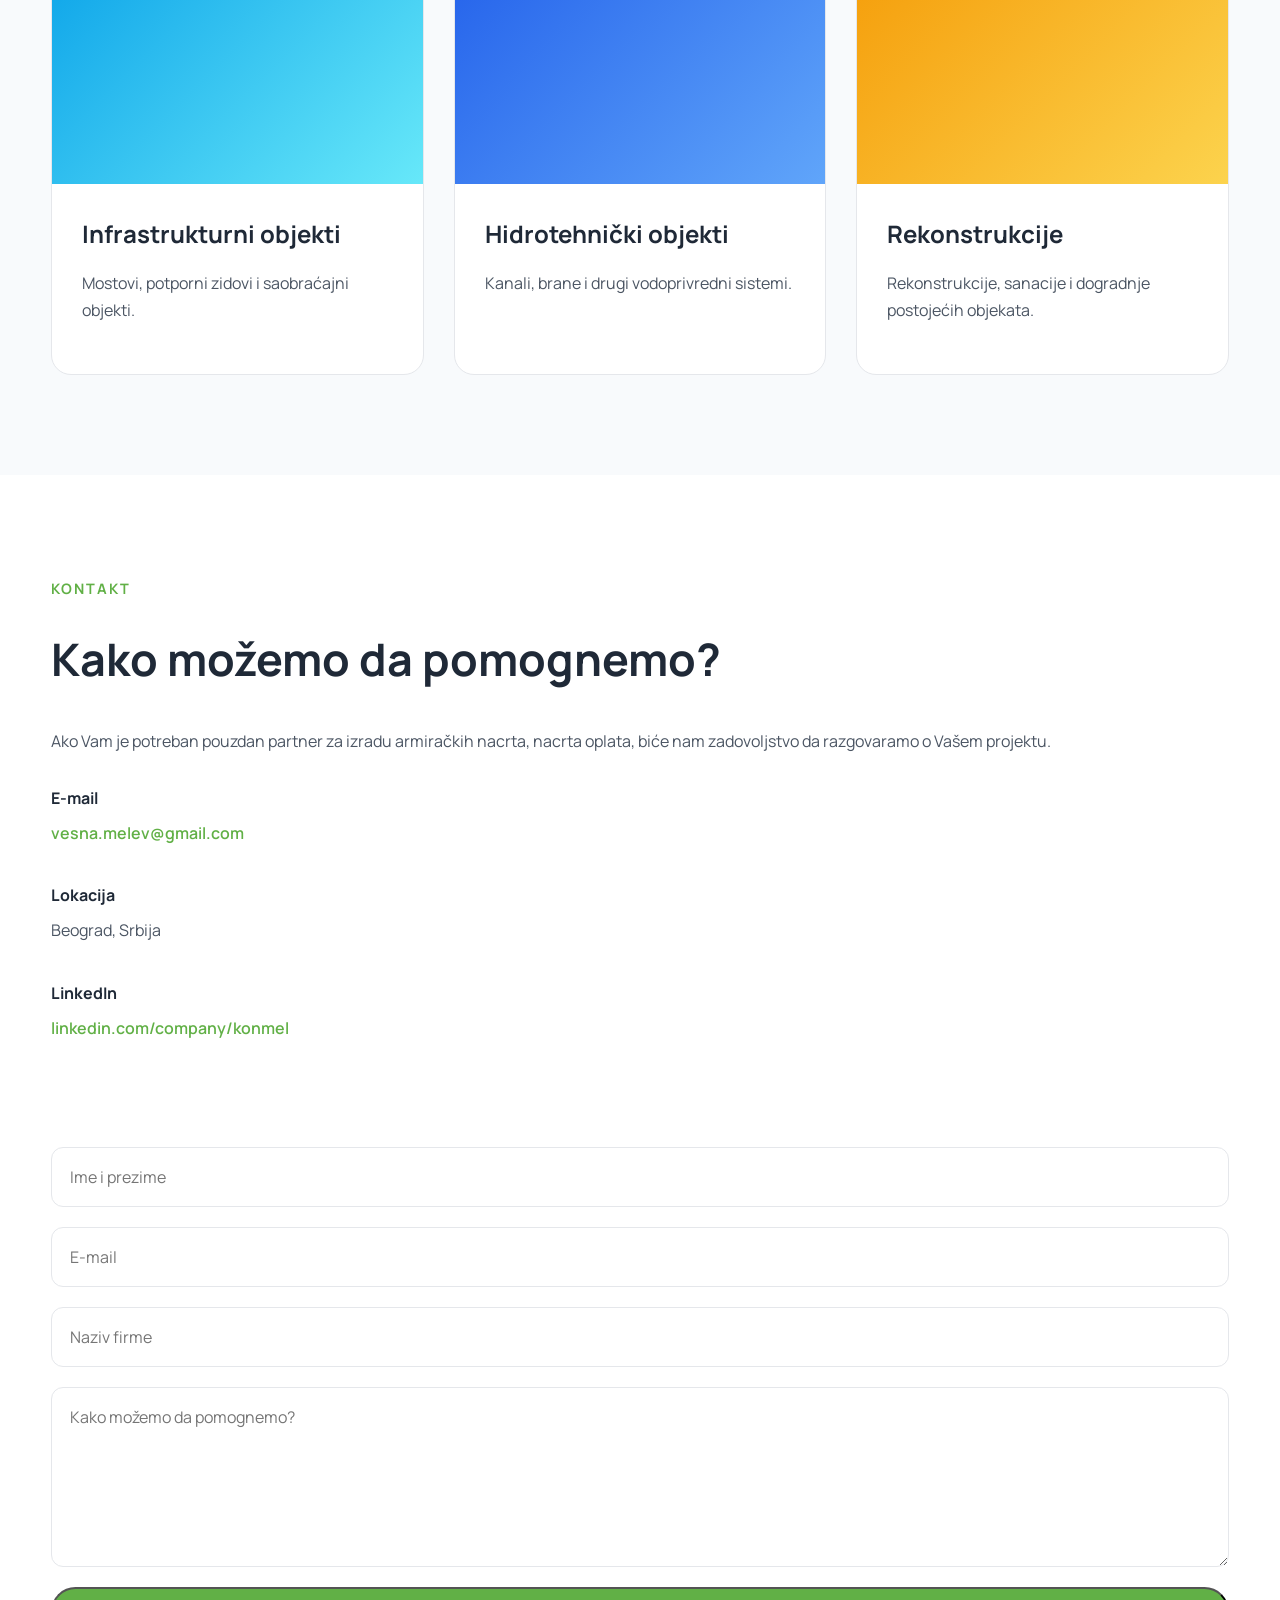
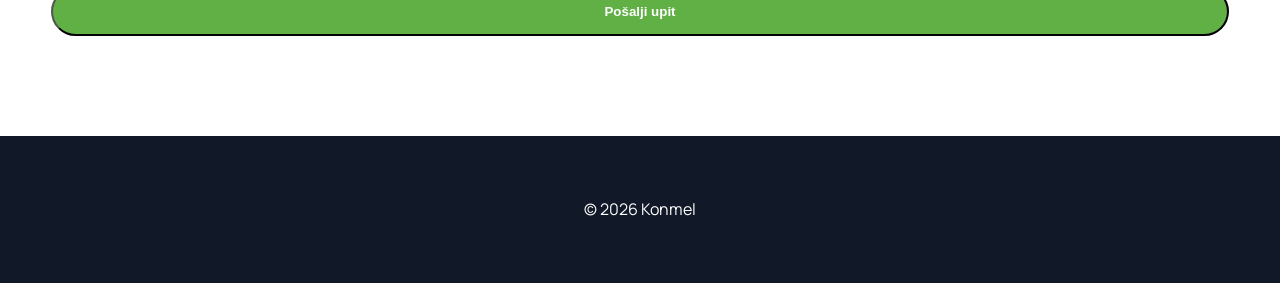
==== commit e0aa18ab: "4" ====
--- a/index.html
+++ b/index.html
@@ -6,10 +6,10 @@
     <meta charset="UTF-8">
     <meta name="viewport" content="width=device-width, initial-scale=1.0">
 
-    <title>Konmel | Armirački nacrti i BIM dokumentacija</title>
+    <title>Konmel | Armirački nacrti</title>
 
     <meta name="description"
-          content="Konmel d.o.o. iz Beograda pruža usluge izrade armiračkih nacrta, nacrta oplata i BIM dokumentacije.">
+          content="Konmel iz Beograda pruža usluge izrade armiračkih nacrta i nacrta oplata.">
 
     <meta name="theme-color" content="#61B046">
 
@@ -70,7 +70,7 @@
 
 <span class="eyebrow">
 
-ARMIRAČKI NACRTI • OPLATE • BIM
+Armirački nacrti • Oplate • Armaturne specifikacijef
 
 </span>
 
@@ -83,8 +83,8 @@
 <p>
 
 Konmel pruža usluge izrade armiračkih nacrta,
-nacrta oplata i BIM dokumentacije za
-stambene, poslovne, industrijske
+nacrta oplata i armaturnih specifikacija
+za stambene, poslovne, industrijske
 i infrastrukturne objekte.
 
 </p>
@@ -119,10 +119,8 @@
 
 <li>✔ Armirački nacrti</li>
 <li>✔ Nacrti oplata</li>
-<li>✔ BIM dokumentacija</li>
 <li>✔ AutoCAD</li>
 <li>✔ ArmCAD</li>
-<li>✔ Autodesk Revit</li>
 
 </ul>
 
@@ -158,16 +156,14 @@
 
                 <h2>
 
-                    Pouzdan partner za izradu armiračkih nacrta i BIM dokumentacije.
+                    Pouzdan partner za izradu armiračkih nacrta.
 
                 </h2>
 
                 <p>
 
-                    Konmel d.o.o. je projektantska firma iz Beograda,
-                    specijalizovana za izradu armiračkih nacrta,
-                    nacrta oplata i BIM dokumentacije za
-                    armiranobetonske konstrukcije.
+                    Konmel je projektantska firma iz Beograda,
+                    specijalizovana za izradu armiračkih nacrta, nacrta oplata i armaturnih specifikacija.
 
                 </p>
 
@@ -185,7 +181,7 @@
 
                     Firmu je osnovala
                     <strong>Vesna Melev,
-                    dipl. građevinski inženjer</strong>,
+                    </strong>,
                     sa dugogodišnjim iskustvom u oblasti
                     armiranobetonskih konstrukcija.
 
@@ -203,7 +199,7 @@
 
                     <div>
 
-                        <h3>CAD/BIM</h3>
+                        <h3>CAD</h3>
 
                         <span>savremeni alati</span>
 
@@ -243,7 +239,7 @@
 
             <p>
                 Konmel pruža usluge izrade projektne dokumentacije za armiranobetonske
-                konstrukcije, koristeći savremene CAD i BIM alate i dugogodišnje
+                konstrukcije, koristeći savremene CAD alate i dugogodišnje
                 iskustvo u građevinskom projektovanju.
             </p>
 
@@ -281,11 +277,12 @@
 
                 <div class="service-number">03</div>
 
-                <h3>BIM modelovanje</h3>
-
-                <p>
-                    Izrada i koordinacija BIM modela korišćenjem
-                    Autodesk Revit i drugih profesionalnih alata.
+                <h3>Armaturne specifikacije</h3>
+
+                <p>
+                    Priprema kompletnih specifikacija armature,
+					pregleda pozicija i tehničke dokumentacije
+					za izvođenje radova.
                 </p>
 
             </article>
@@ -294,11 +291,12 @@
 
                 <div class="service-number">04</div>
 
-                <h3>Armaturne specifikacije</h3>
-
-                <p>
-                    Priprema kompletnih lista armature i prateće
-                    tehničke dokumentacije za izvođenje.
+                <h3>Tehnička podrška</h3>
+
+                <p>
+                    Saradnja sa projektantskim biroima,
+					izvođačima i investitorima tokom
+					izrade projektne dokumentacije.
                 </p>
 
             </article>
@@ -315,9 +313,7 @@
 
                 <div>ArmCAD</div>
 
-                <div>Autodesk Revit</div>
-
-                <div>Advance Concrete</div>
+                <div>Microsoft Office</div>
 
             </div>
 
@@ -379,10 +375,11 @@
 
                 <div class="advantage-icon">▣</div>
 
-                <h3>CAD i BIM tehnologije</h3>
-
-                <p>
-                    Koristimo savremene alate za izradu precizne i kvalitetne dokumentacije.
+                <h3>Savremeni CAD alati</h3>
+
+                <p>
+                    Koristimo proverene profesionalne alate
+					za izradu precizne tehničke dokumentacije.
                 </p>
 
             </article>
@@ -544,12 +541,12 @@
                 </span>
 
                 <h2>
-                    Razgovarajmo o Vašem projektu
+                    Kako možemo da pomognemo?
                 </h2>
 
                 <p>
                     Ako Vam je potreban pouzdan partner za izradu armiračkih nacrta,
-                    nacrta oplata ili BIM dokumentacije, biće nam zadovoljstvo da
+                    nacrta oplata, biće nam zadovoljstvo da
                     razgovaramo o Vašem projektu.
                 </p>
 
@@ -626,7 +623,7 @@
 
 <p>
 
-© 2026 Konmel d.o.o.
+© 2026 Konmel
 
 </p>
 
--- a/assets/css/style.css
+++ b/assets/css/style.css
@@ -336,9 +336,9 @@
 
 .about-photo{
 
-    max-width:380px;
-
-    margin:auto;
+    display:flex;
+
+    justify-content:center;
 
 }
 
@@ -401,7 +401,7 @@
 
 .logo img{
 
-    height:46px;
+    height:60px;
 
 }
 
@@ -638,7 +638,7 @@
 
     display:grid;
 
-    grid-template-columns:420px 1fr;
+    grid-template-columns:220px 1fr;
 
     gap:80px;
 
@@ -648,11 +648,9 @@
 
 .about-photo img{
 
-    width:100%;
-
-    border-radius:24px;
-
-    box-shadow:0 20px 60px rgba(0,0,0,.12);
+    width:220px;
+
+    border-radius:22px;
 
 }
 
@@ -1131,4 +1129,32 @@
 
 }
 
+}
+
+/* ==========================================================
+   JAVASCRIPT CLASSES
+========================================================== */
+
+nav a.active{
+
+    color:var(--primary);
+
+}
+
+.hidden{
+
+    opacity:0;
+
+    transform:translateY(40px);
+
+    transition:.8s ease;
+
+}
+
+.show{
+
+    opacity:1;
+
+    transform:translateY(0);
+
 }
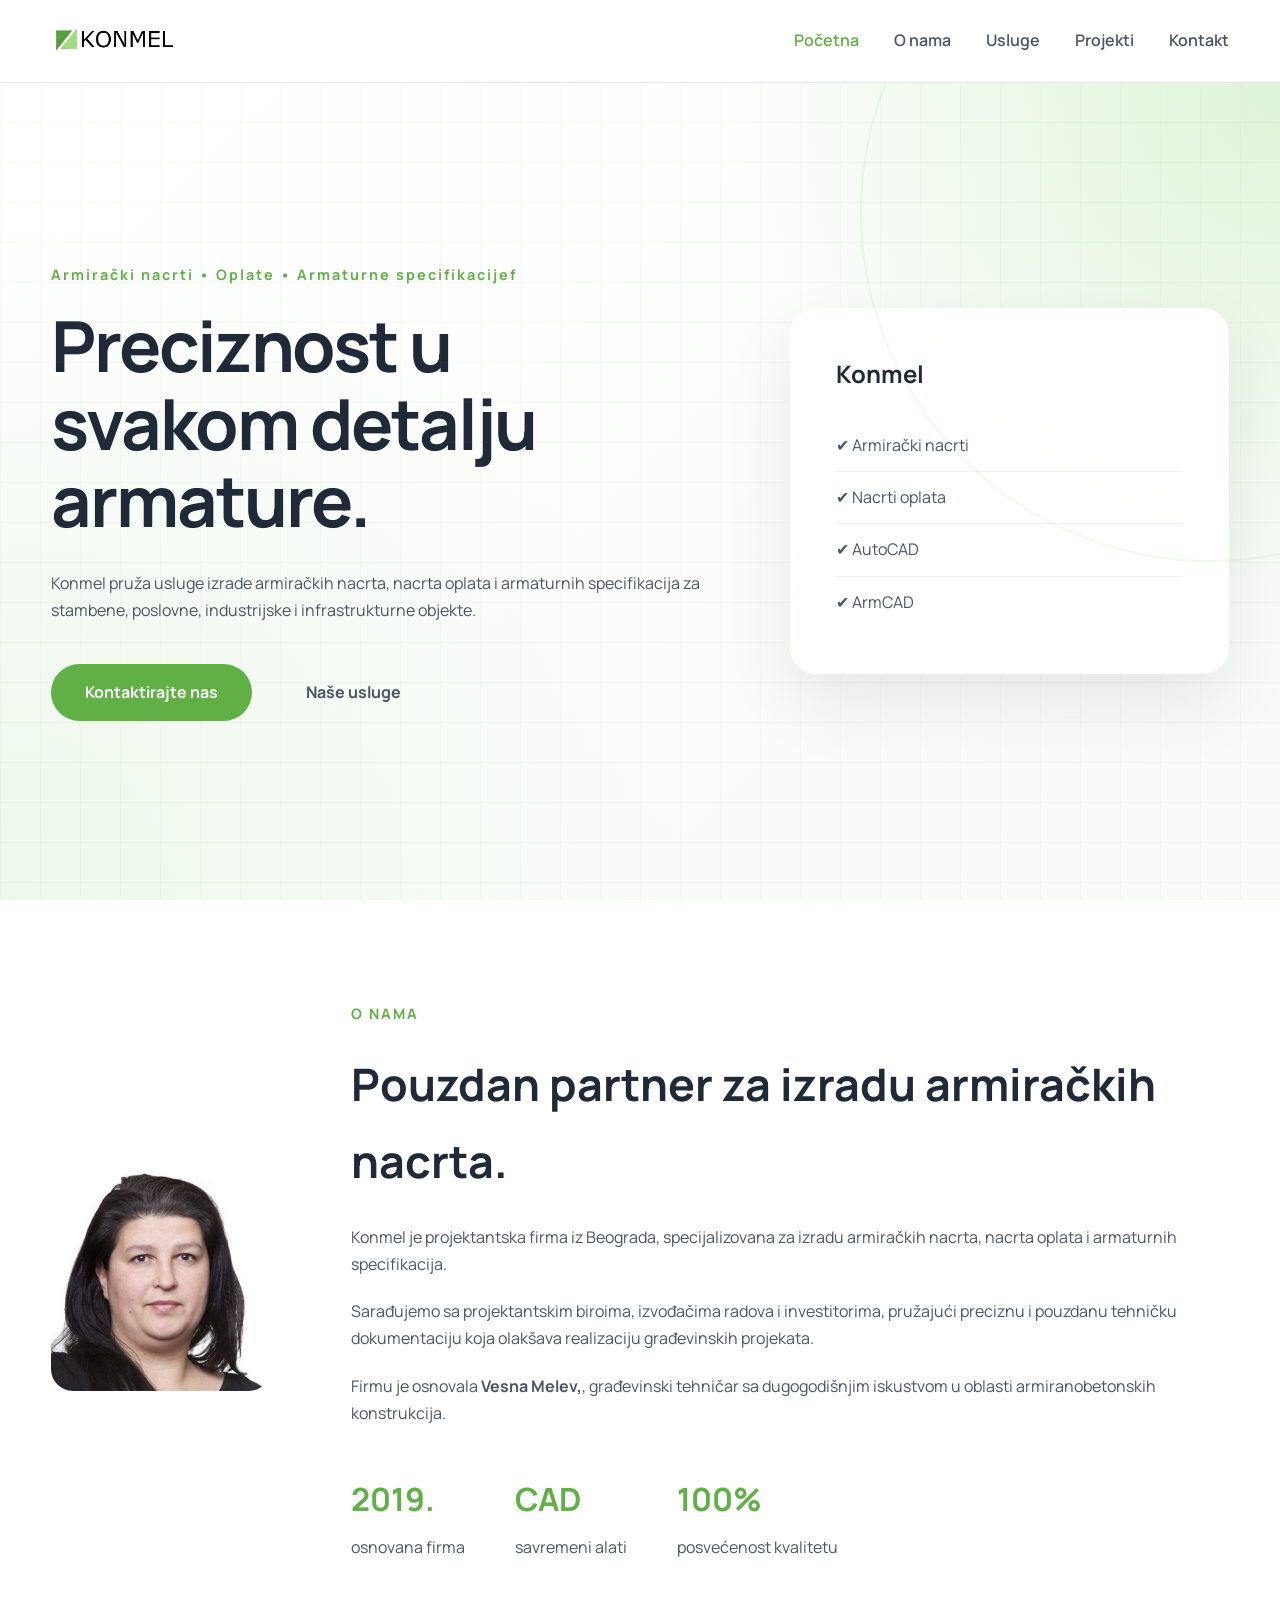
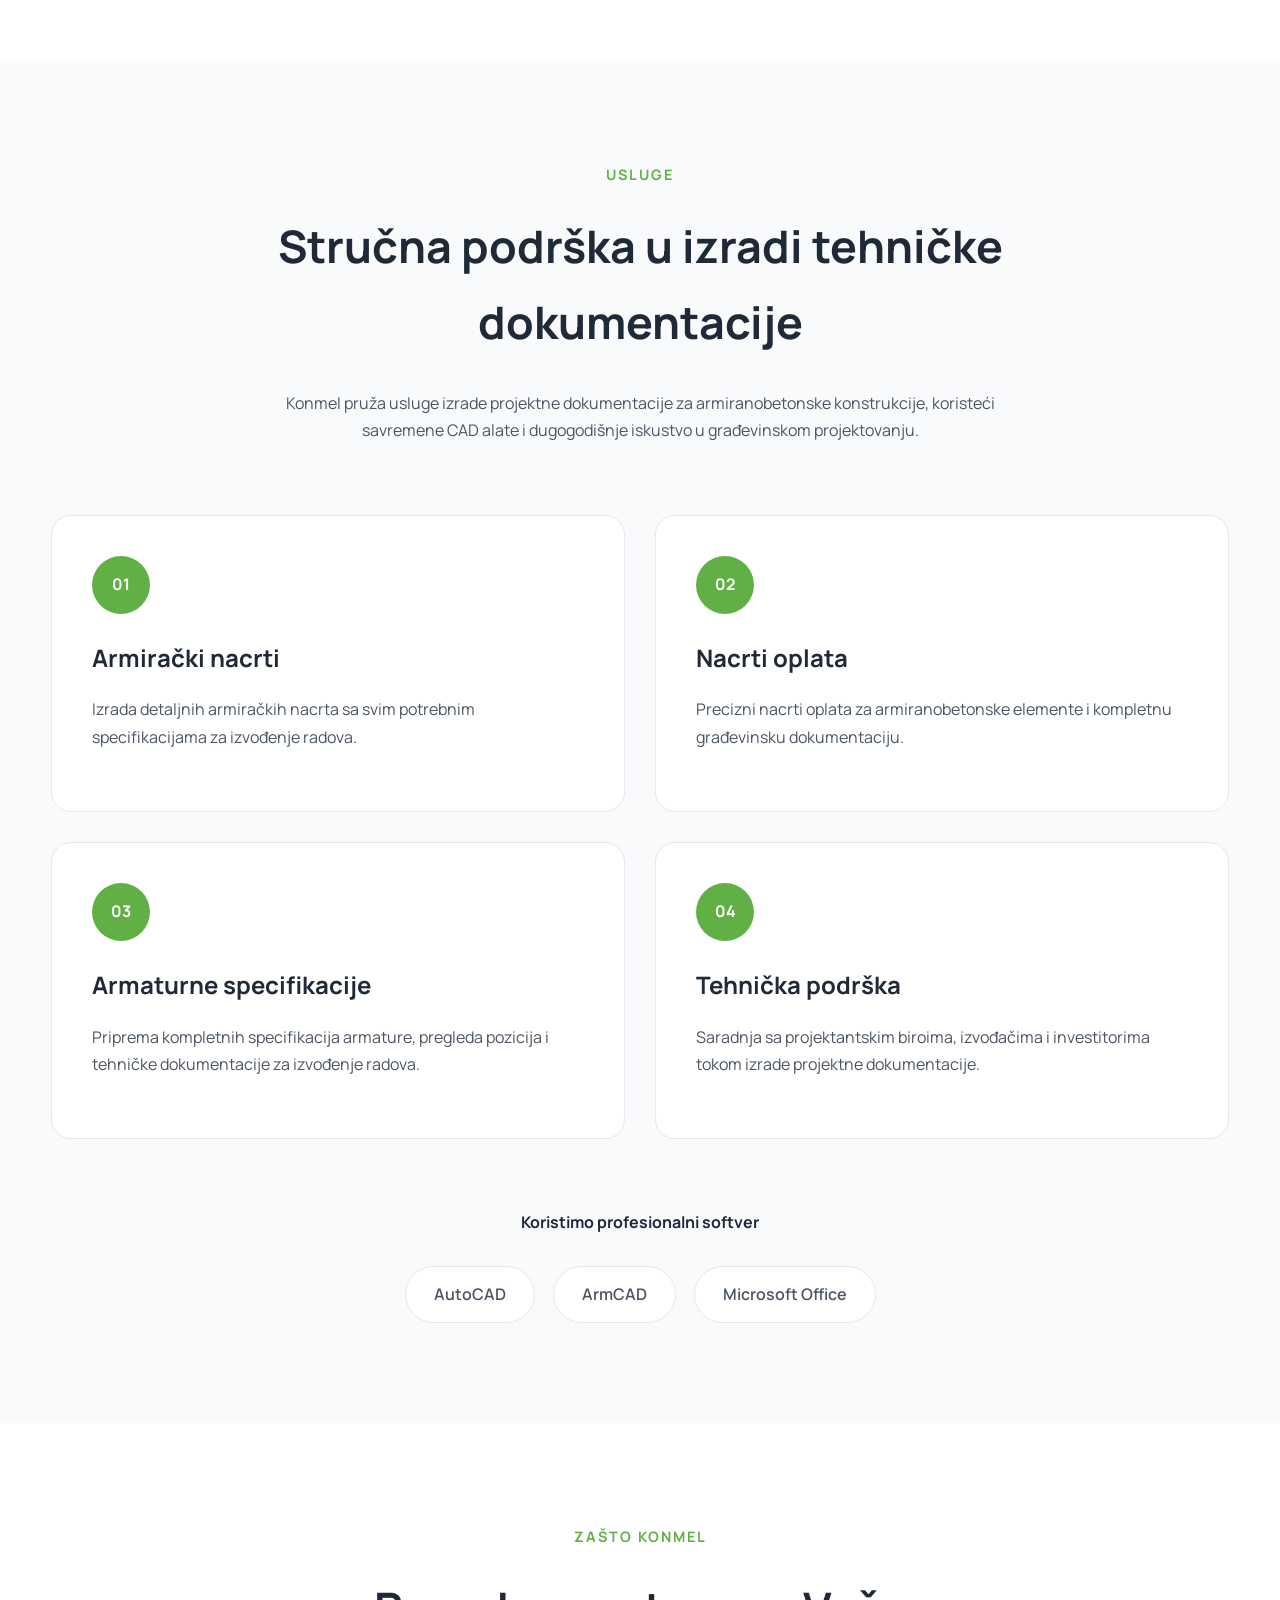
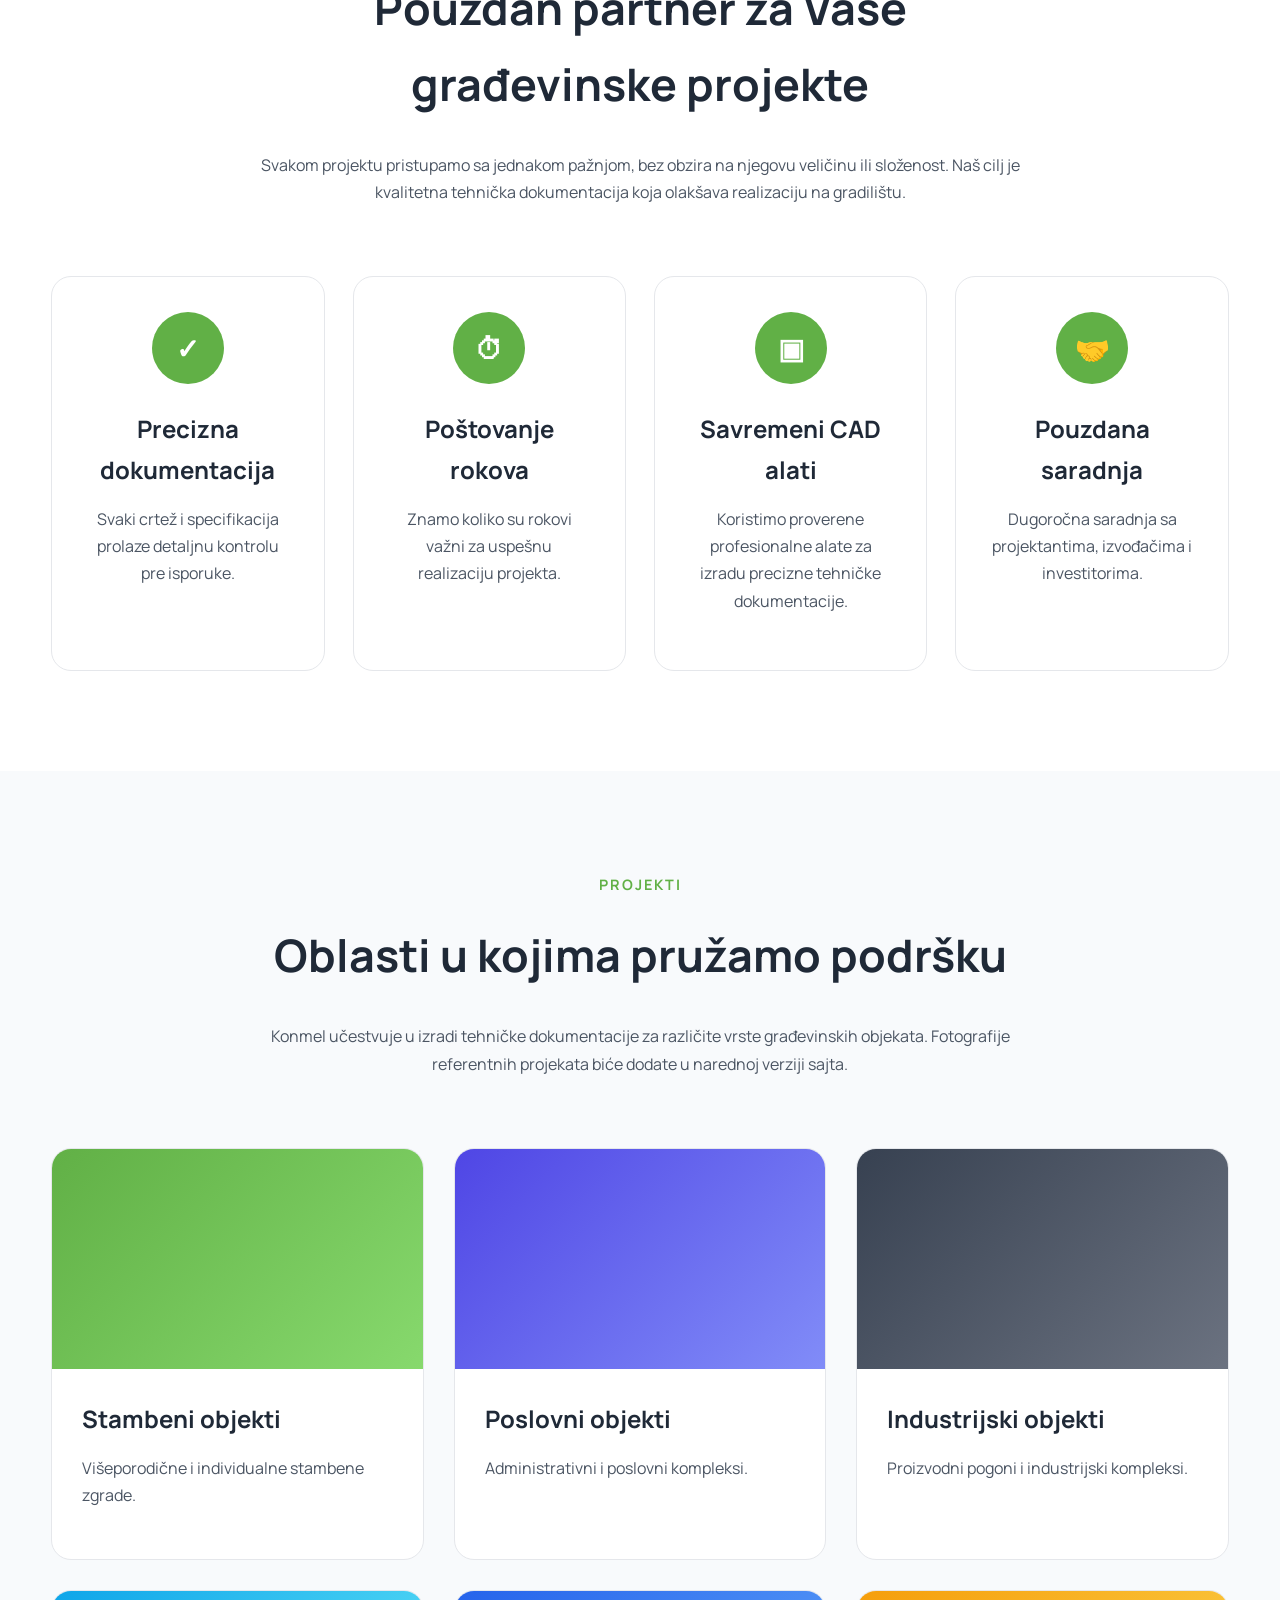
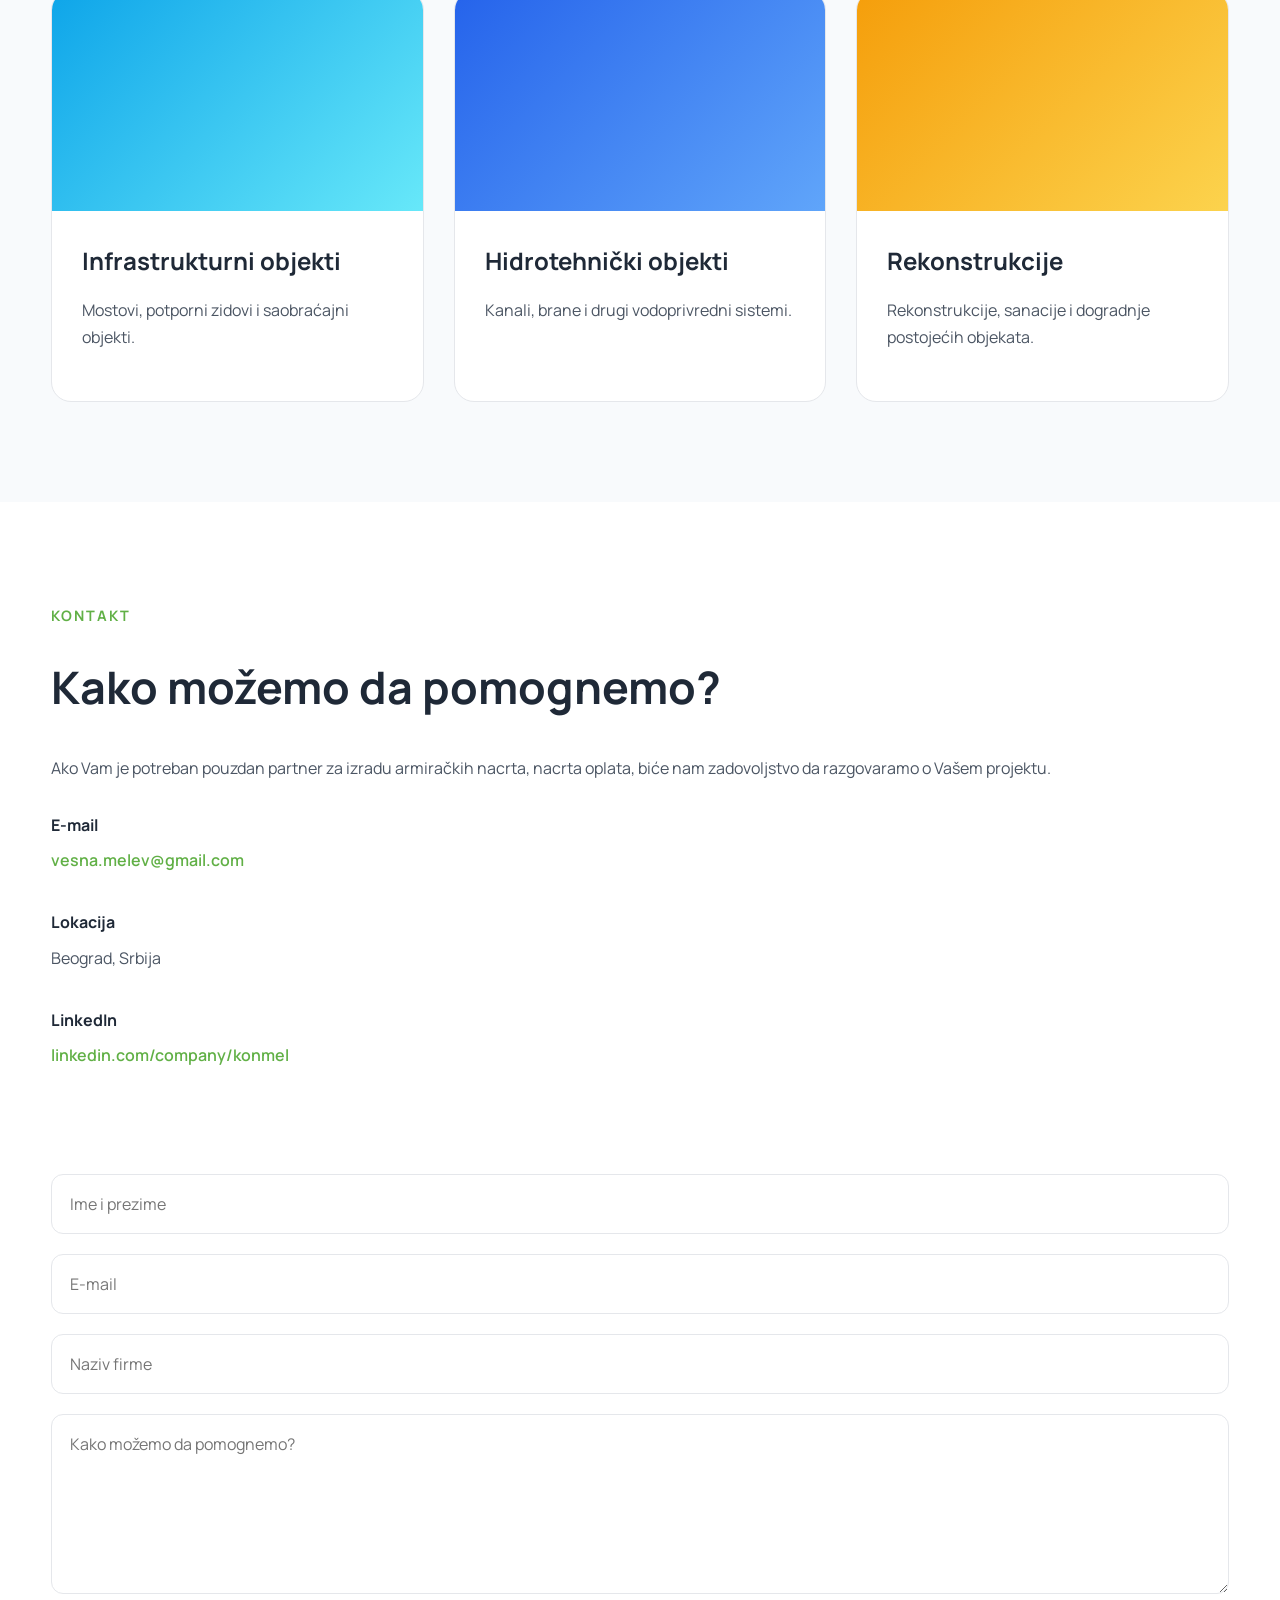
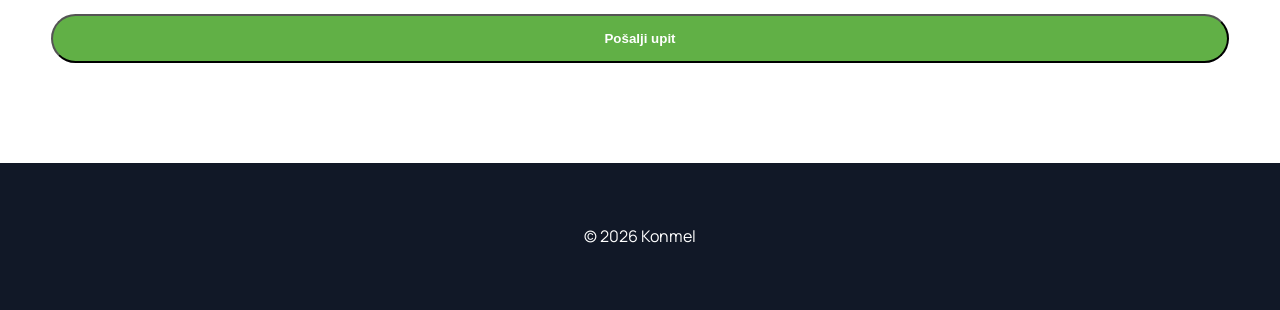
==== commit e0afe9a1: "5" ====
--- a/index.html
+++ b/index.html
@@ -180,8 +180,7 @@
                 <p>
 
                     Firmu je osnovala
-                    <strong>Vesna Melev,
-                    </strong>,
+                    <strong>Vesna Melev,</strong>, građevinski tehničar 
                     sa dugogodišnjim iskustvom u oblasti
                     armiranobetonskih konstrukcija.
 
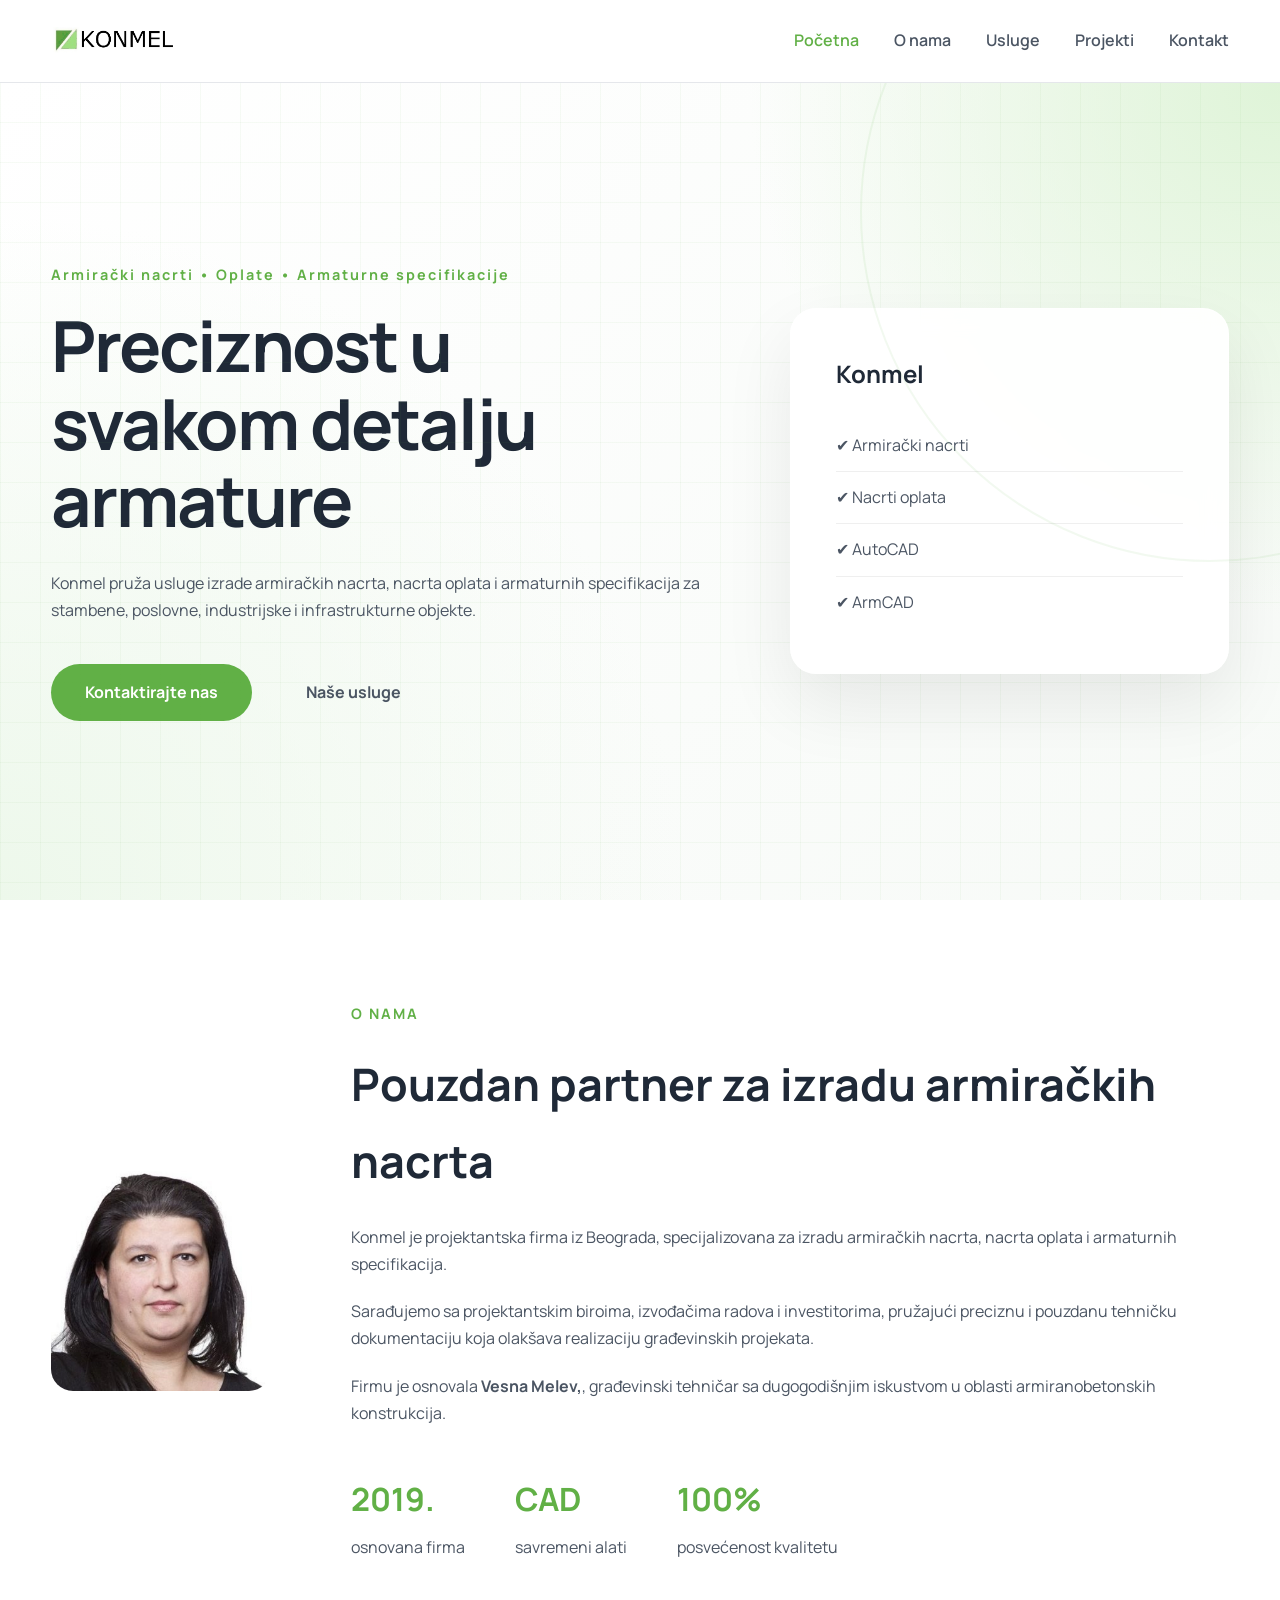
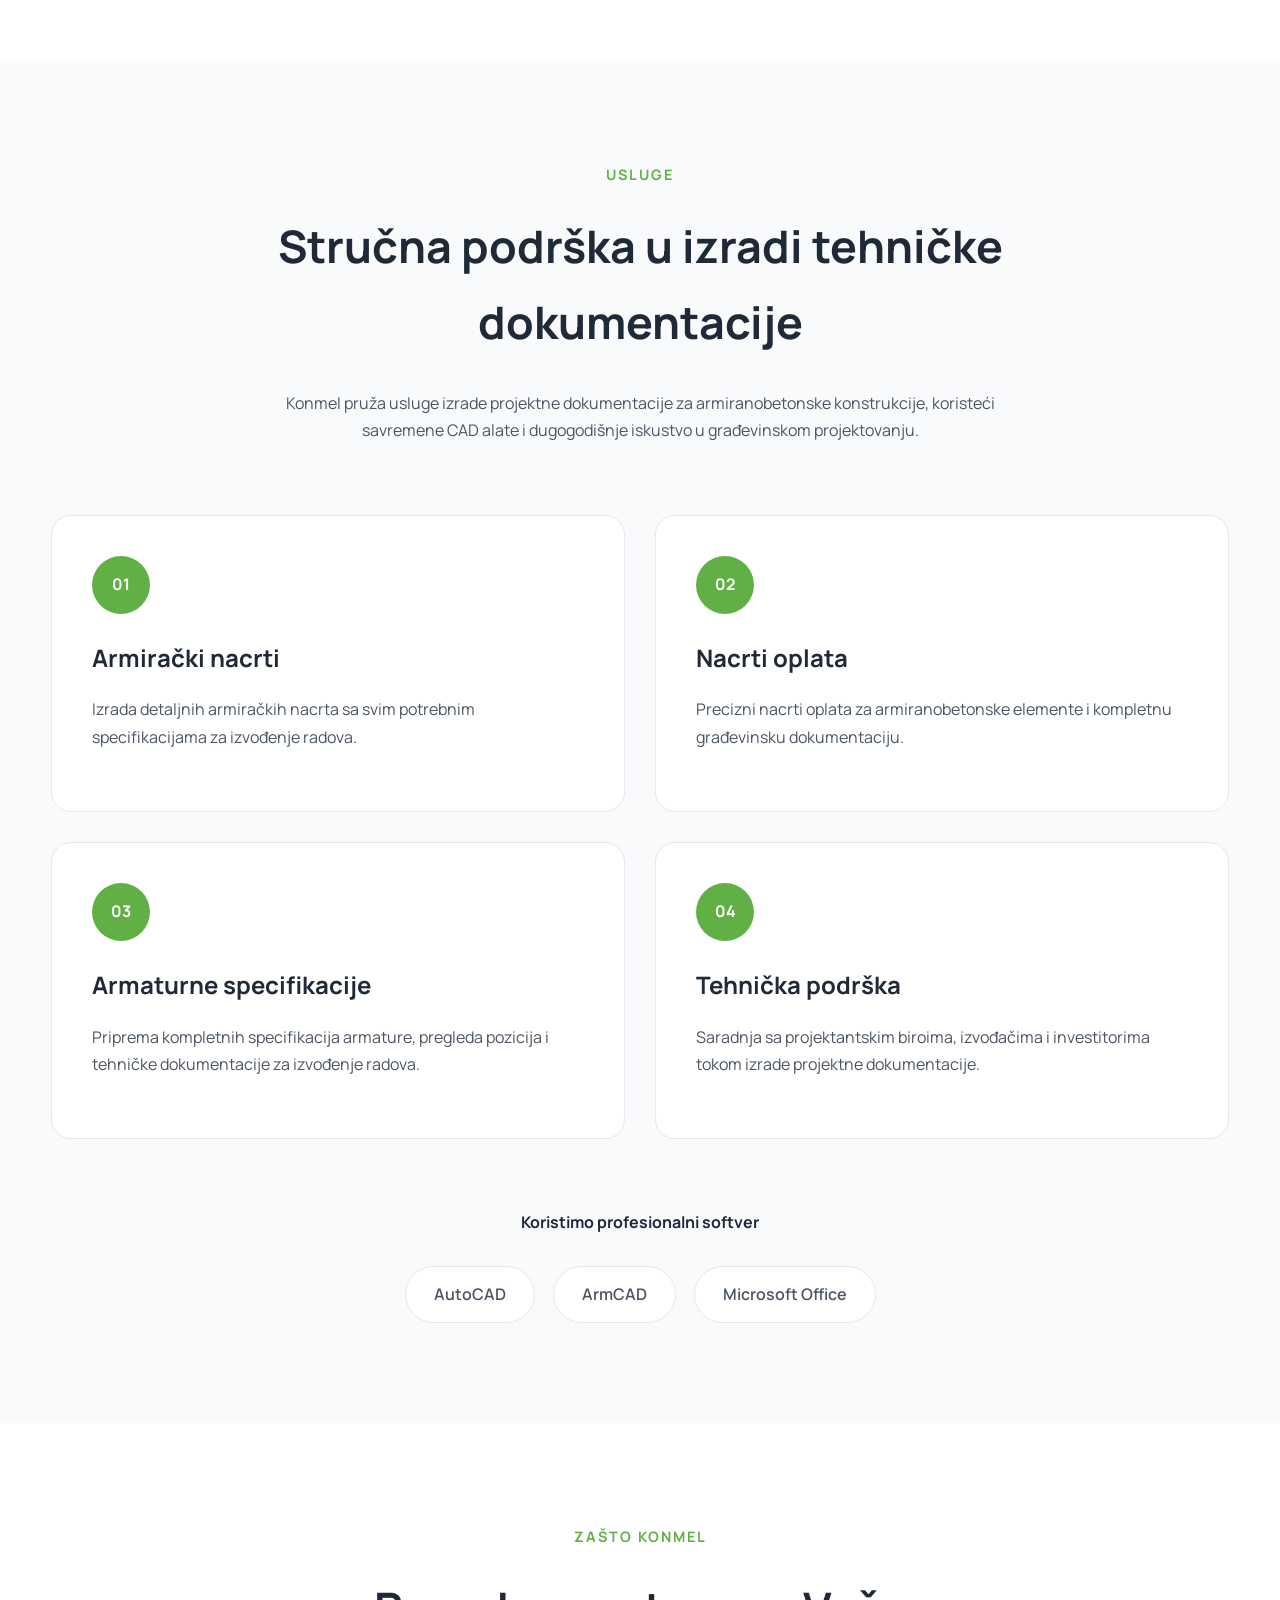
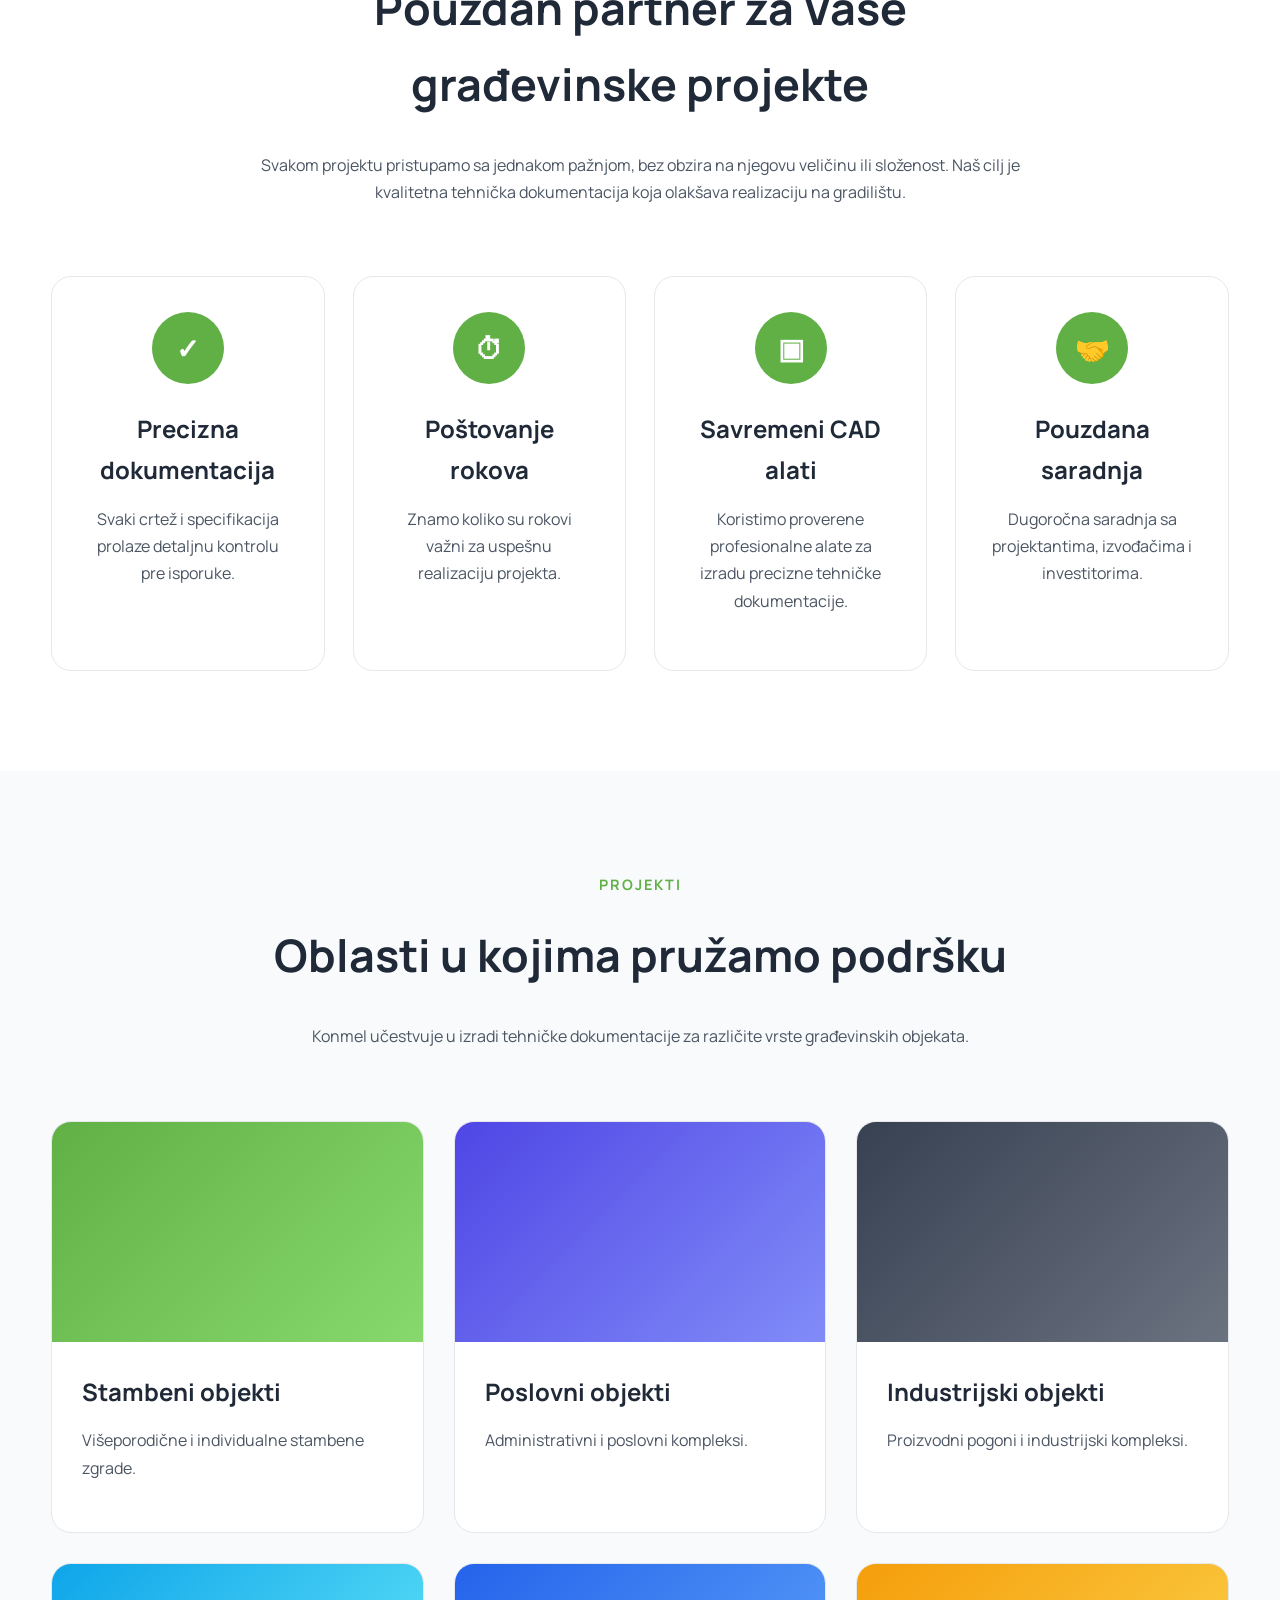
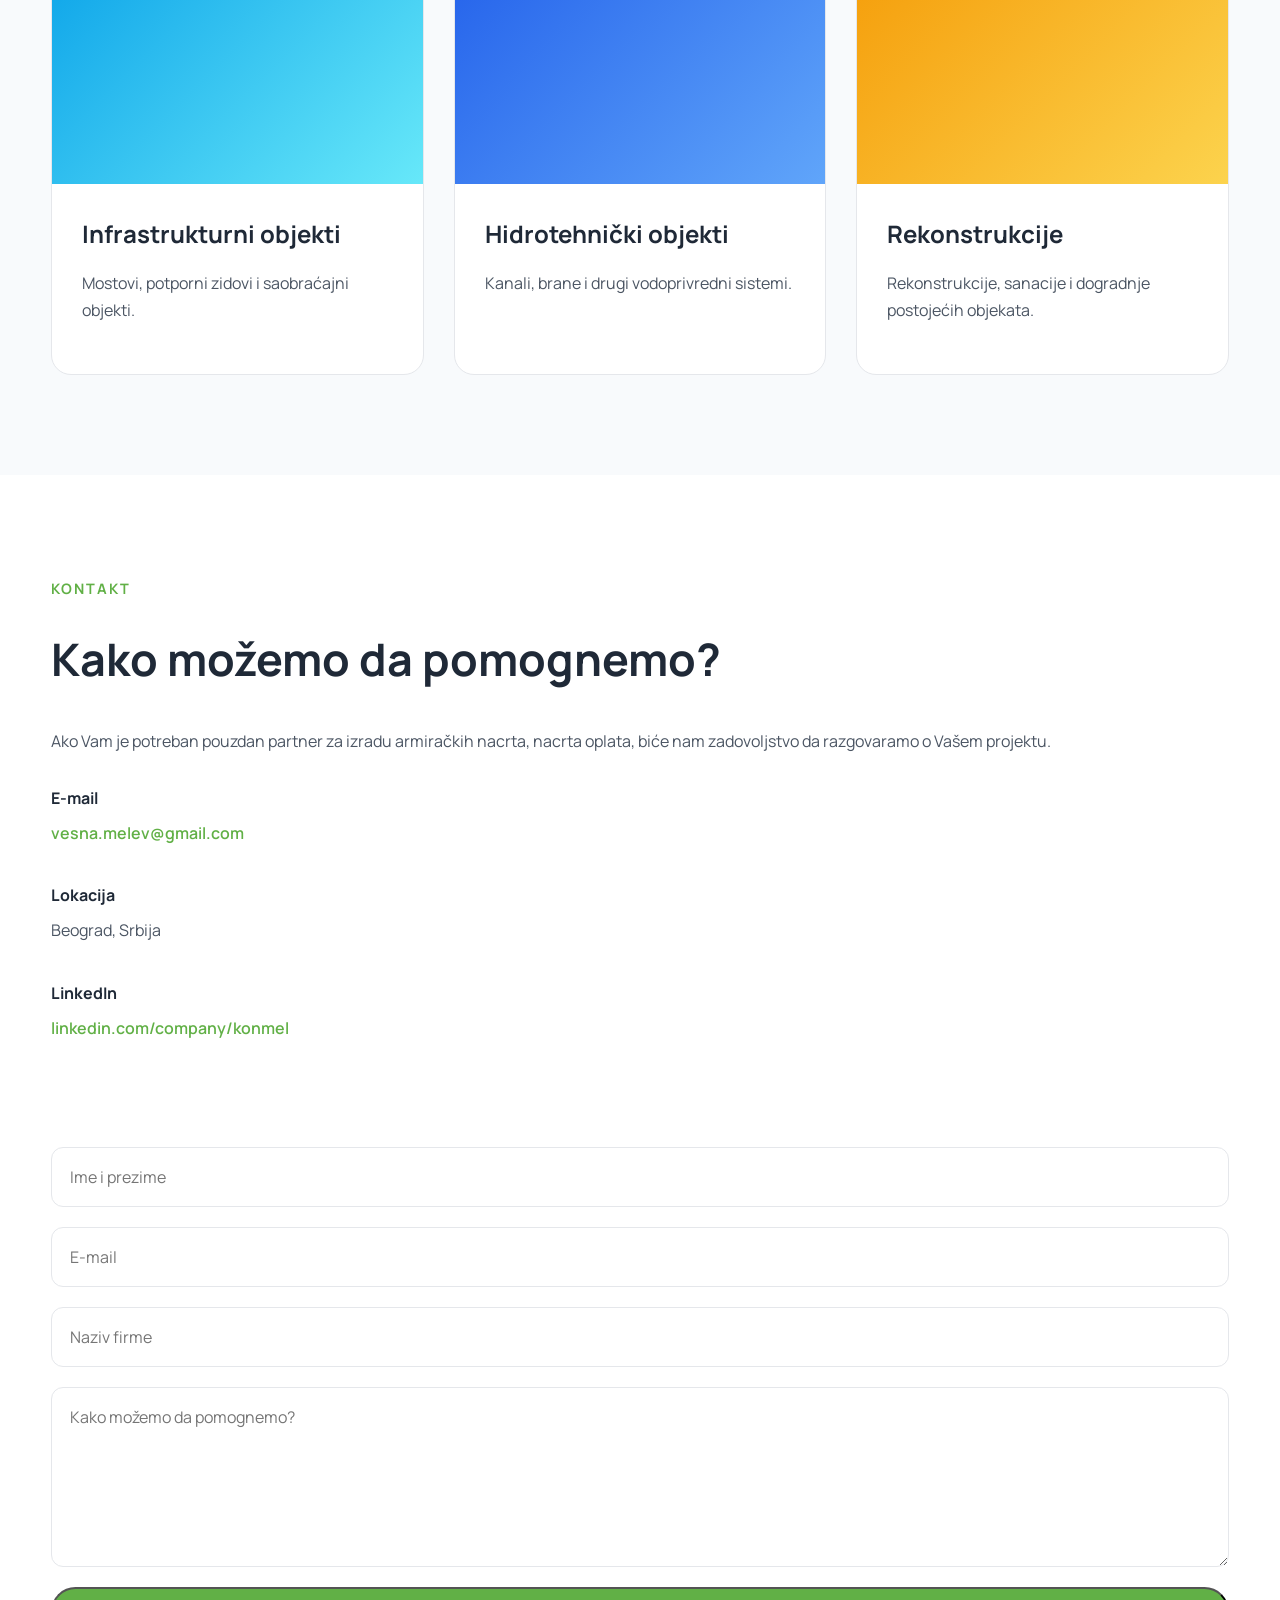
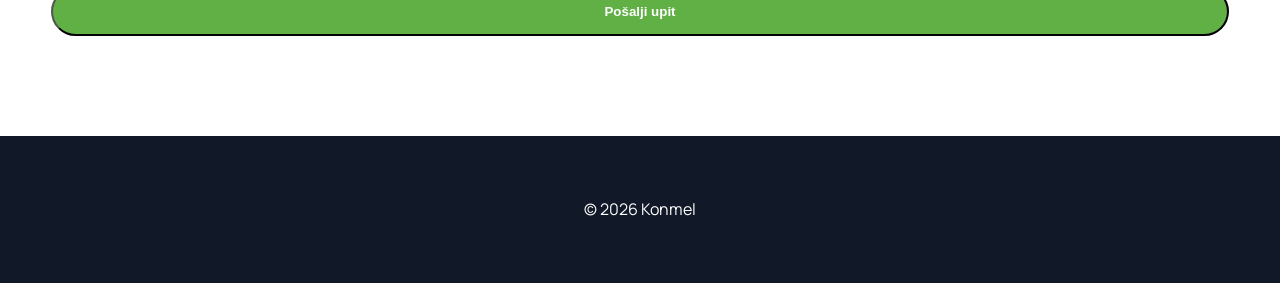
==== commit 87ef0376: "6" ====
--- a/index.html
+++ b/index.html
@@ -70,13 +70,13 @@
 
 <span class="eyebrow">
 
-Armirački nacrti • Oplate • Armaturne specifikacijef
+Armirački nacrti • Oplate • Armaturne specifikacije
 
 </span>
 
 <h1>
 
-Preciznost u svakom detalju armature.
+Preciznost u svakom detalju armature
 
 </h1>
 
@@ -156,7 +156,7 @@
 
                 <h2>
 
-                    Pouzdan partner za izradu armiračkih nacrta.
+                    Pouzdan partner za izradu armiračkih nacrta
 
                 </h2>
 
@@ -417,8 +417,7 @@
 
             <p>
                 Konmel učestvuje u izradi tehničke dokumentacije za različite vrste
-                građevinskih objekata. Fotografije referentnih projekata biće dodate
-                u narednoj verziji sajta.
+                građevinskih objekata.
             </p>
 
         </div>
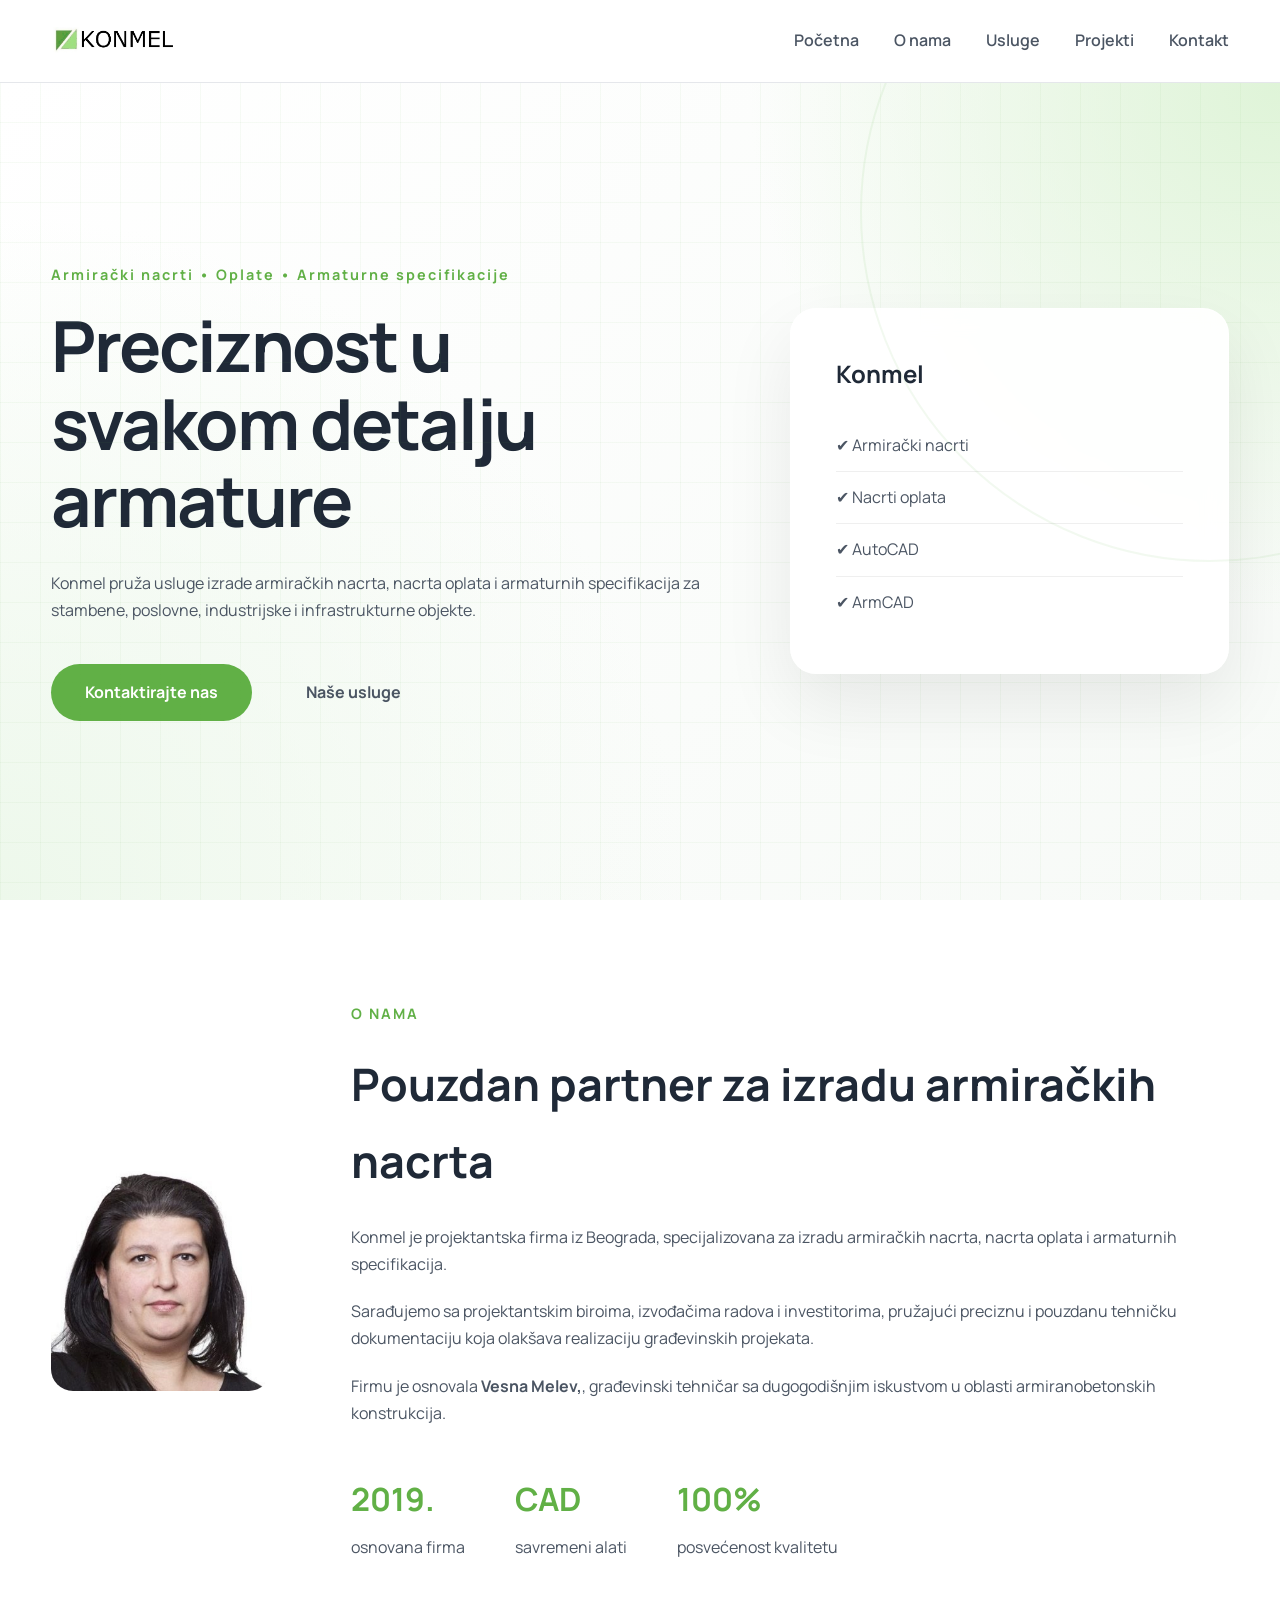
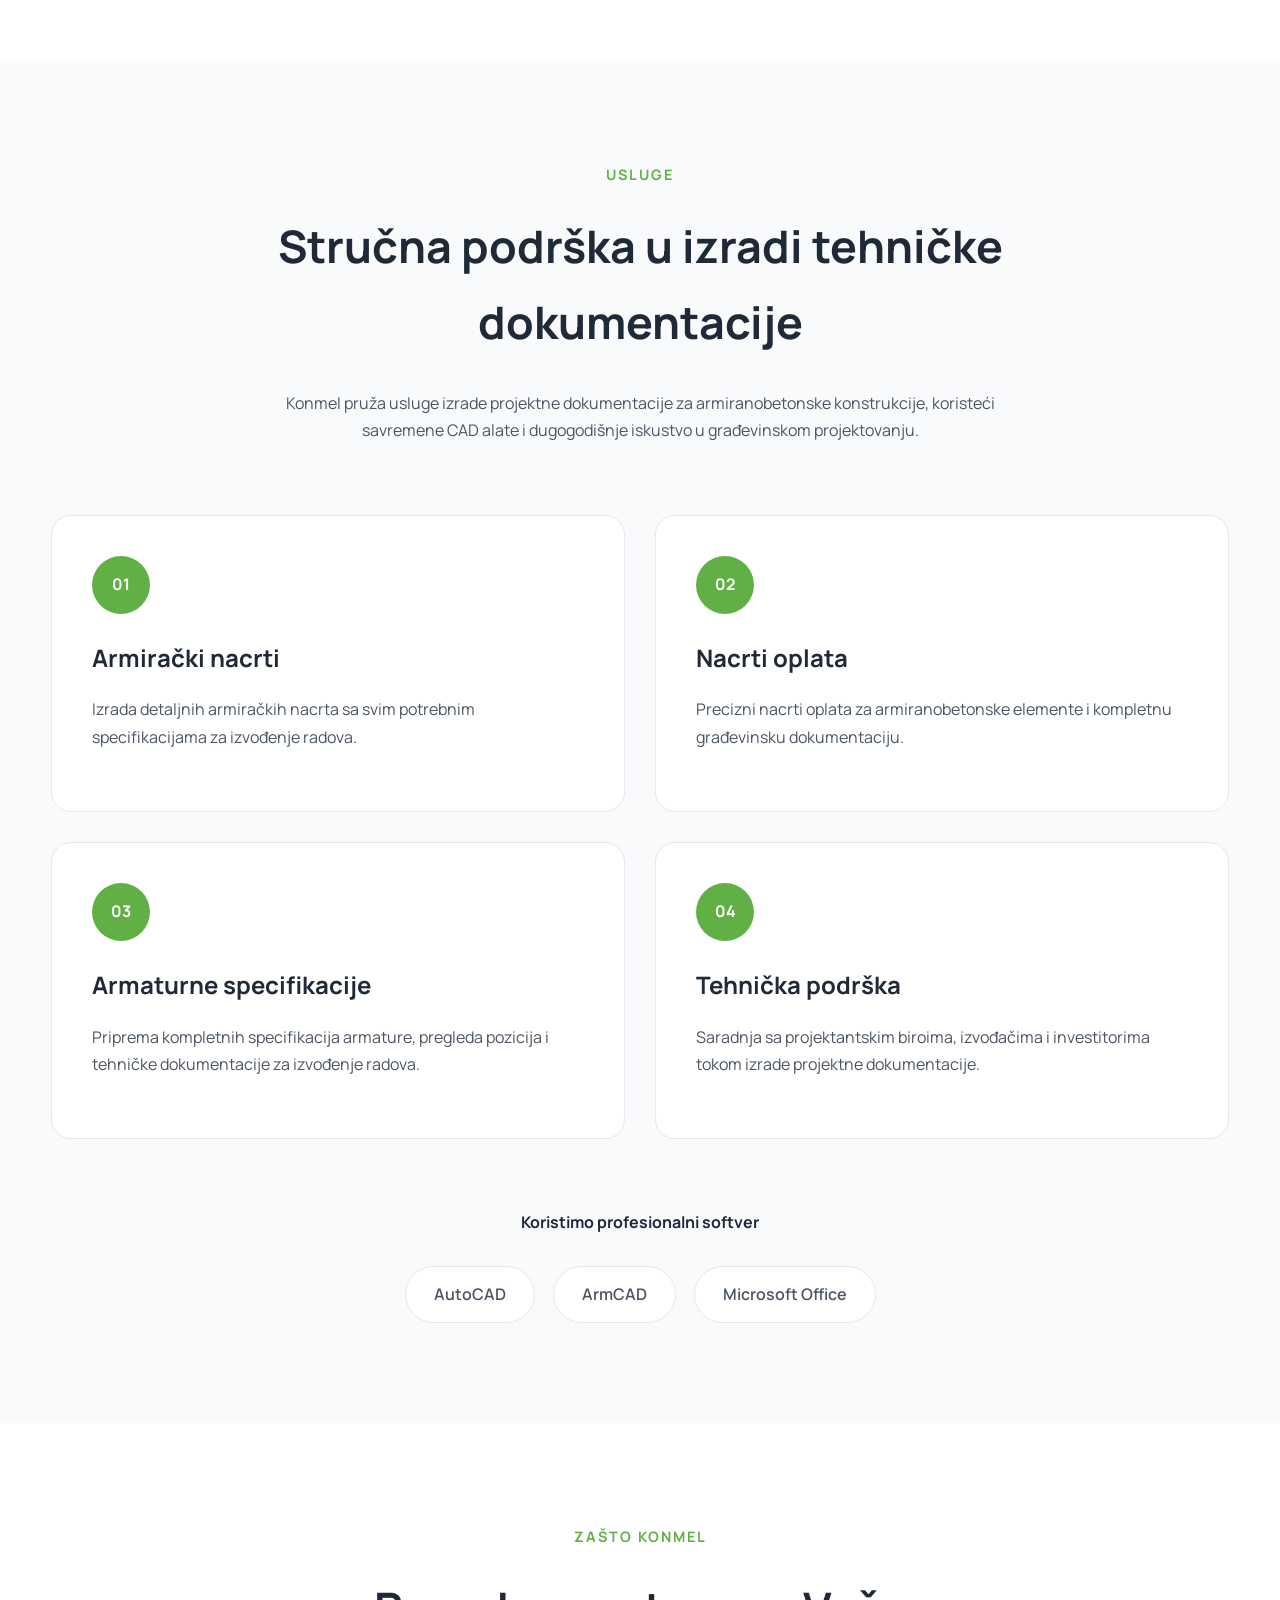
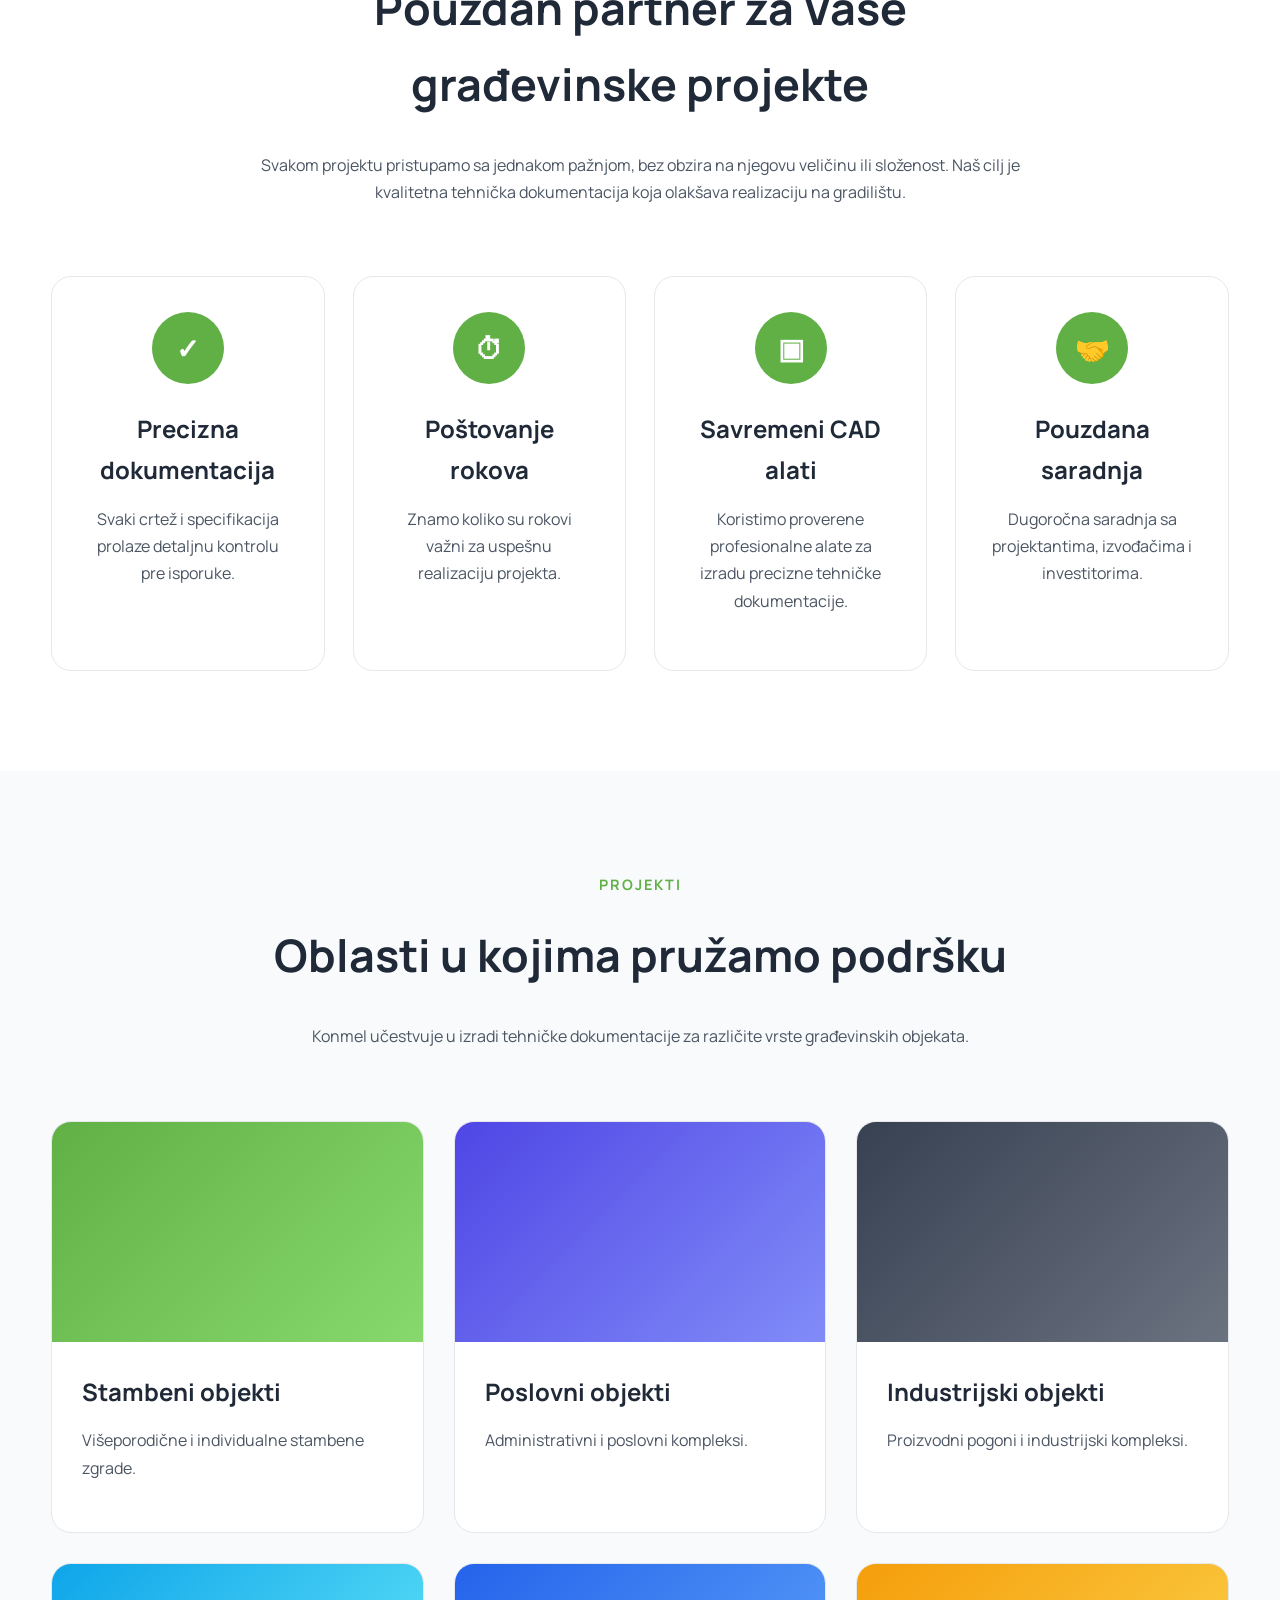
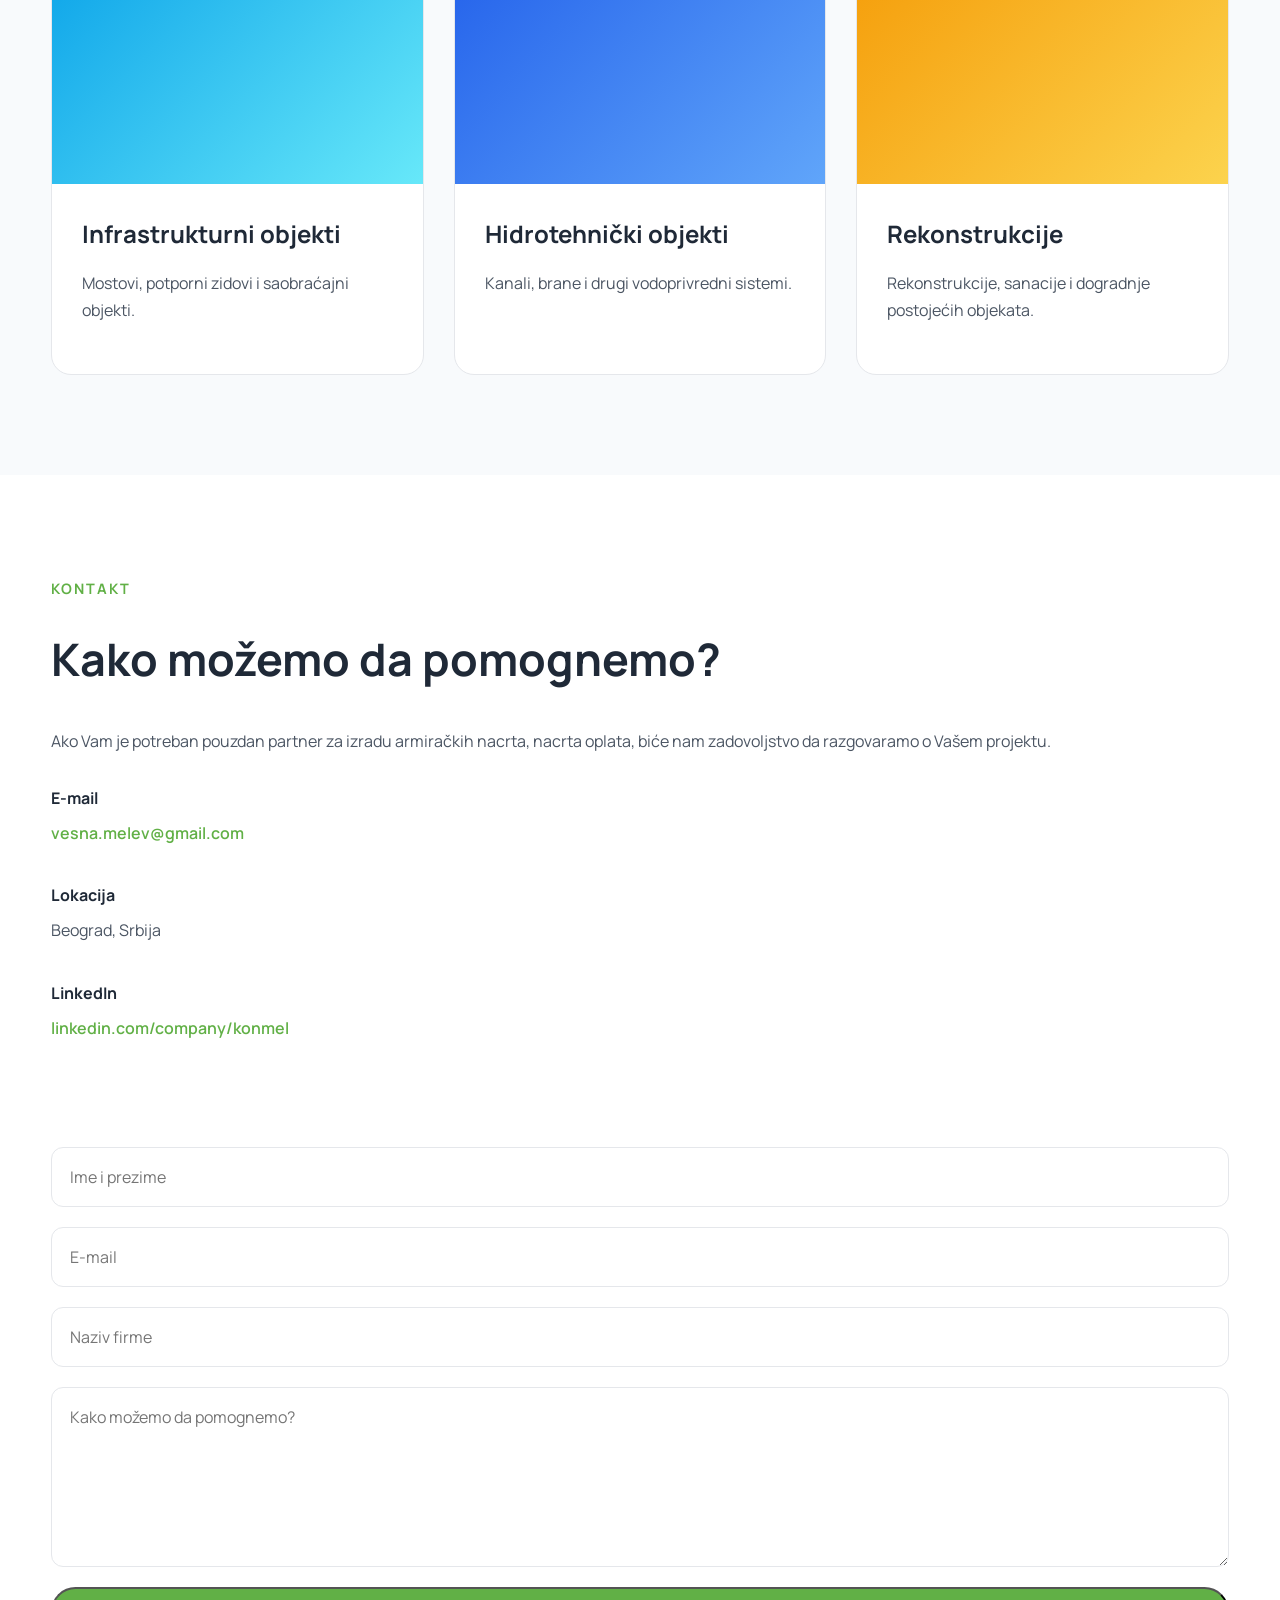
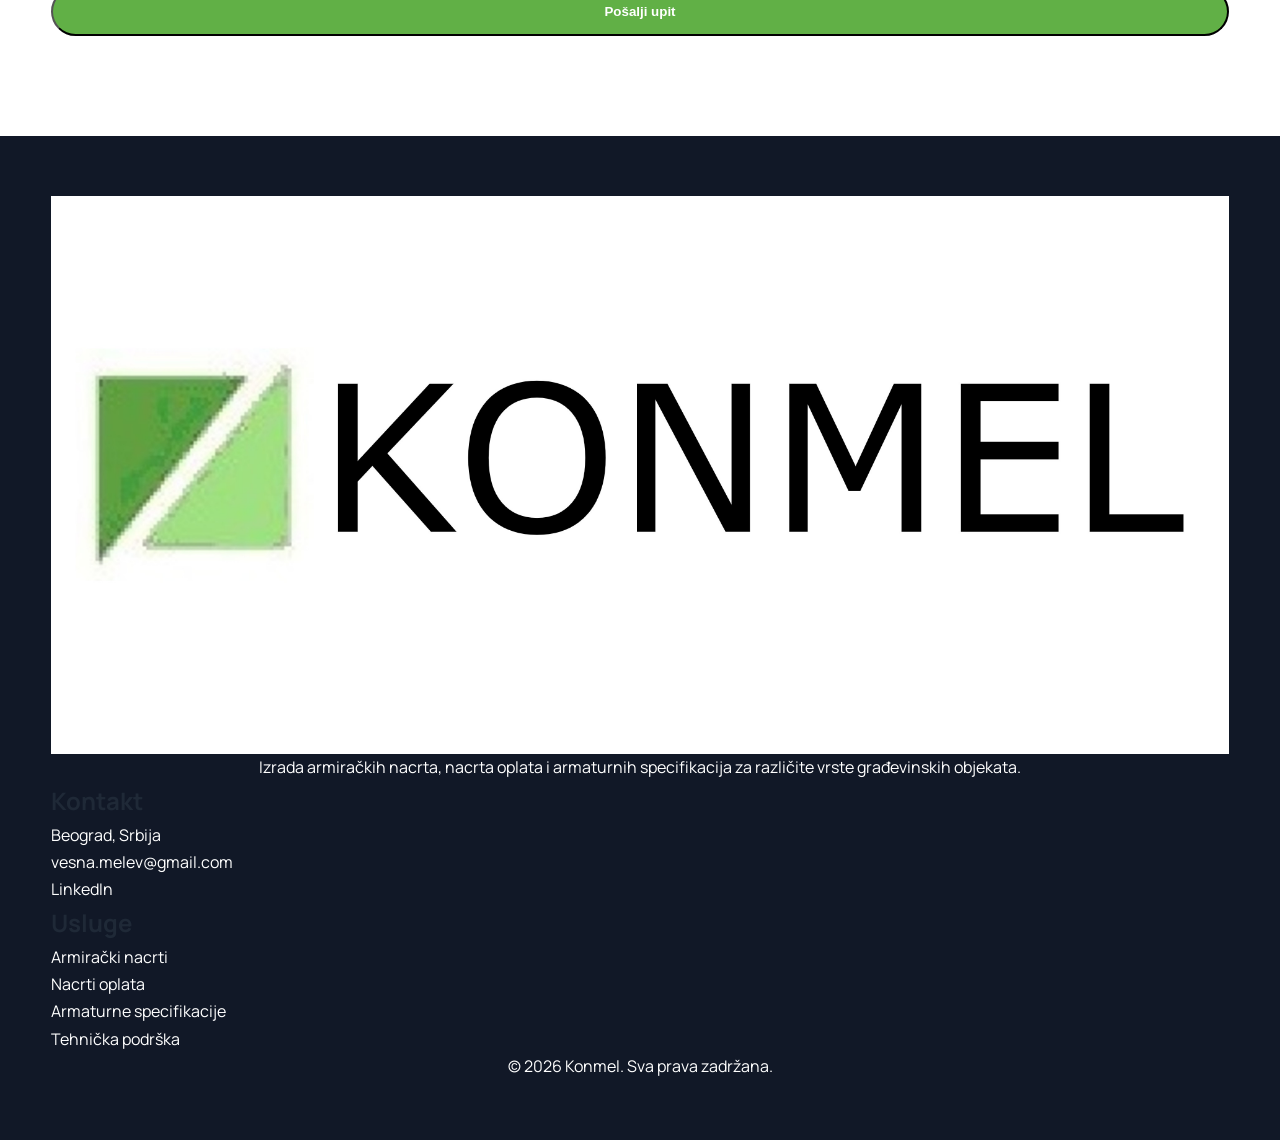
==== commit 16e7912f: "7" ====
--- a/index.html
+++ b/index.html
@@ -579,23 +579,58 @@
 
             </div>
 
-            <form class="contact-form">
-
-                <input
-                    type="text"
-                    placeholder="Ime i prezime">
-
-                <input
-                    type="email"
-                    placeholder="E-mail">
-
-                <input
-                    type="text"
-                    placeholder="Naziv firme">
-
-                <textarea
-                    rows="6"
-                    placeholder="Kako možemo da pomognemo?"></textarea>
+            <form
+				class="contact-form"
+				action="https://formsubmit.co/vesna.melev@gmail.com"
+				method="POST">
+
+				<input
+					type="hidden"
+					name="_subject"
+					value="Novi upit sa sajta Konmel">
+
+				<input
+					type="hidden"
+					name="_captcha"
+					value="false">
+
+				<input
+					type="hidden"
+					name="_template"
+					value="table">
+
+				<input
+					type="hidden"
+					name="_next"
+					value="https://aleksandar-melev.github.io/konmel/thank-you.html">
+
+				<input
+					type="text"
+					name="Ime"
+					placeholder="Ime i prezime"
+					required>
+
+				<input
+					type="email"
+					name="Email"
+					placeholder="E-mail"
+					required>
+
+				<input
+					type="text"
+					name="Firma"
+					placeholder="Naziv firme">
+
+				<textarea
+				rows="6"
+				name="Poruka"
+				placeholder="Kako možemo da pomognemo?"
+				required></textarea>
+
+				<input
+					type="text"
+					name="_honey"
+					style="display:none">
 
                 <button
                     type="submit"
@@ -617,15 +652,92 @@
 
 <footer>
 
-<div class="container">
-
-<p>
-
-© 2026 Konmel
-
-</p>
-
-</div>
+    <div class="container">
+
+        <div class="footer-grid">
+
+            <div class="footer-column">
+
+                <img
+                    src="assets/images/logo.png"
+                    alt="Konmel"
+                    class="footer-logo">
+
+                <p>
+
+                    Izrada armiračkih nacrta,
+                    nacrta oplata i armaturnih specifikacija
+                    za različite vrste građevinskih objekata.
+
+                </p>
+
+            </div>
+
+            <div class="footer-column">
+
+                <h3>Kontakt</h3>
+
+                <ul>
+
+                    <li>Beograd, Srbija</li>
+
+                    <li>
+
+                        <a href="mailto:vesna.melev@gmail.com">
+
+                            vesna.melev@gmail.com
+
+                        </a>
+
+                    </li>
+
+                    <li>
+
+                        <a href="https://www.linkedin.com/company/konmel/"
+                           target="_blank"
+                           rel="noopener">
+
+                            LinkedIn
+
+                        </a>
+
+                    </li>
+
+                </ul>
+
+            </div>
+
+            <div class="footer-column">
+
+                <h3>Usluge</h3>
+
+                <ul>
+
+                    <li>Armirački nacrti</li>
+
+                    <li>Nacrti oplata</li>
+
+                    <li>Armaturne specifikacije</li>
+
+                    <li>Tehnička podrška</li>
+
+                </ul>
+
+            </div>
+
+        </div>
+
+        <div class="footer-bottom">
+
+            <p>
+
+                © 2026 Konmel. Sva prava zadržana.
+
+            </p>
+
+        </div>
+
+    </div>
 
 </footer>
 
--- a/assets/css/style.css
+++ b/assets/css/style.css
@@ -1157,4 +1157,29 @@
 
     transform:translateY(0);
 
+}
+
+
+
+@media (max-width: 900px) {
+.footer-grid{
+
+    grid-template-columns:1fr;
+
+    gap:40px;
+
+    text-align:center;
+
+}
+
+.footer-logo{
+
+    margin:0 auto 25px;
+
+}
+Commit
+git add .
+git commit -m "Redesign footer"
+
+
 }
